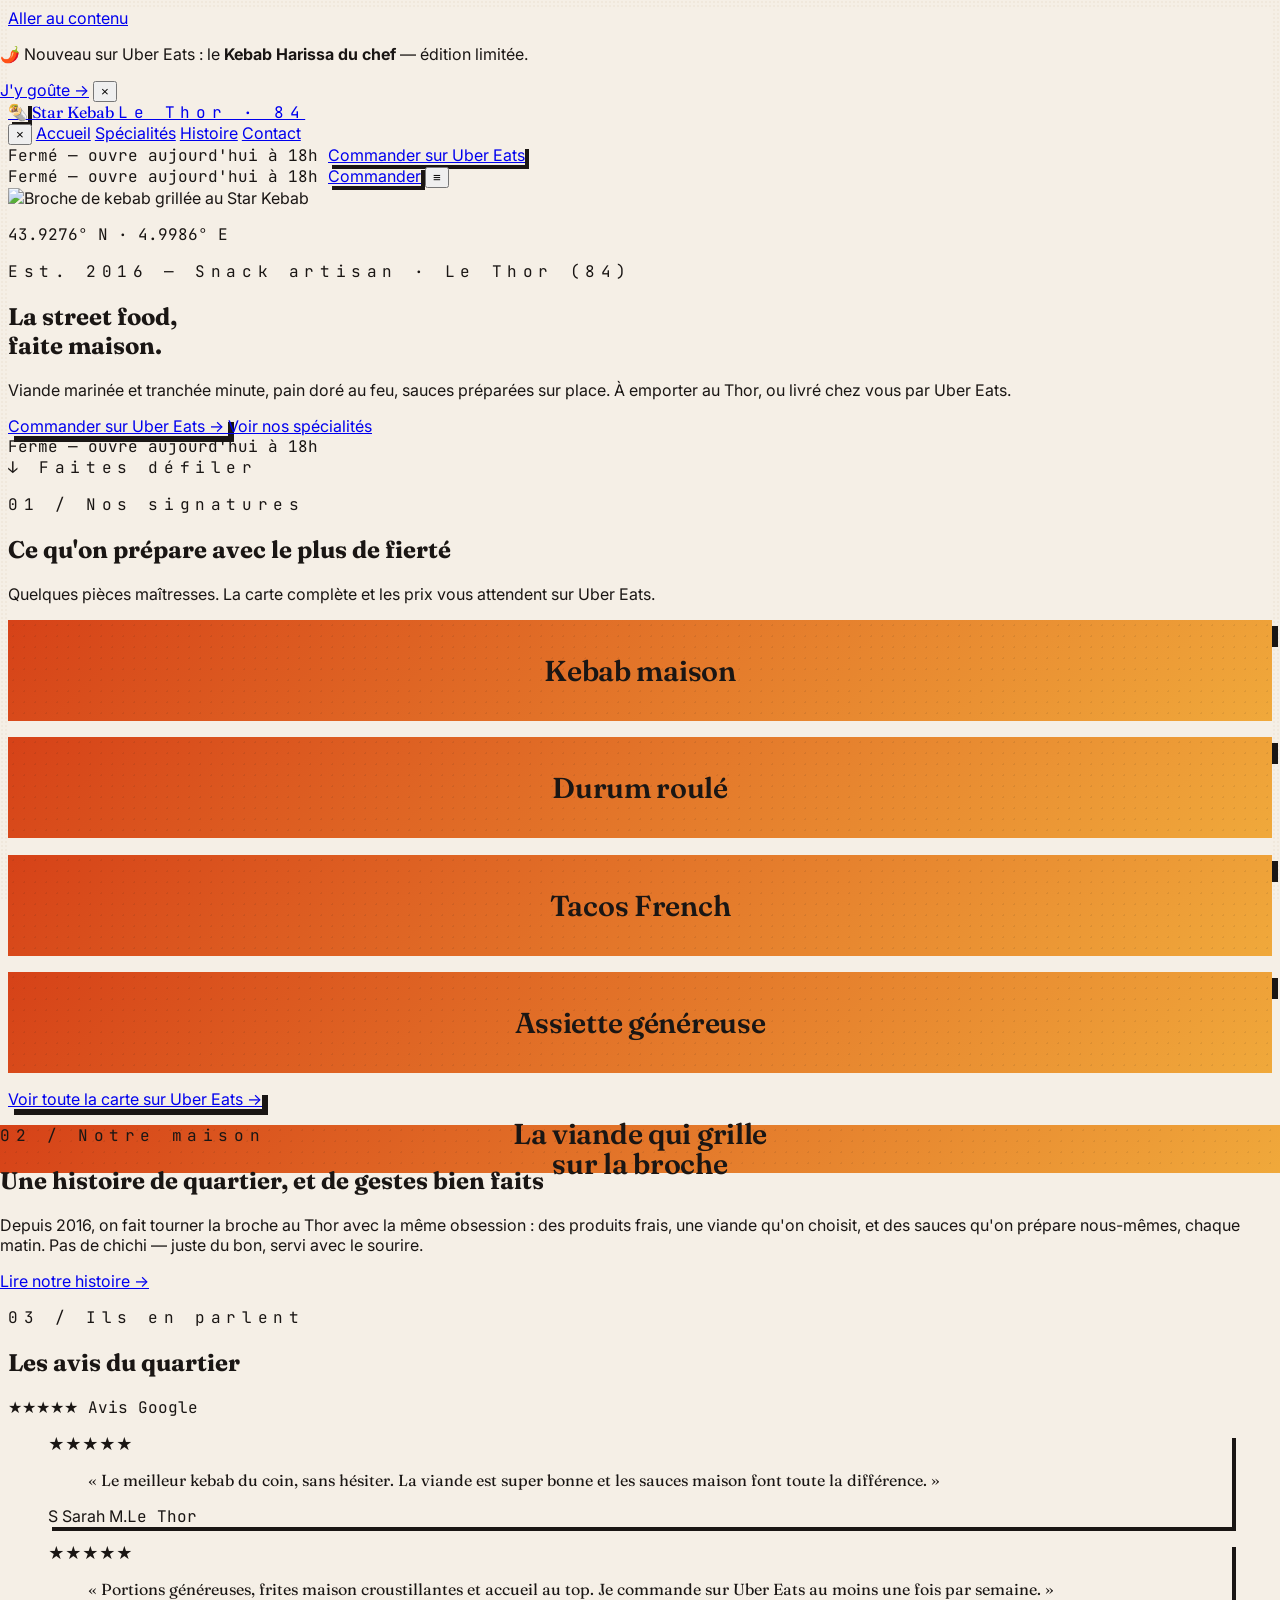
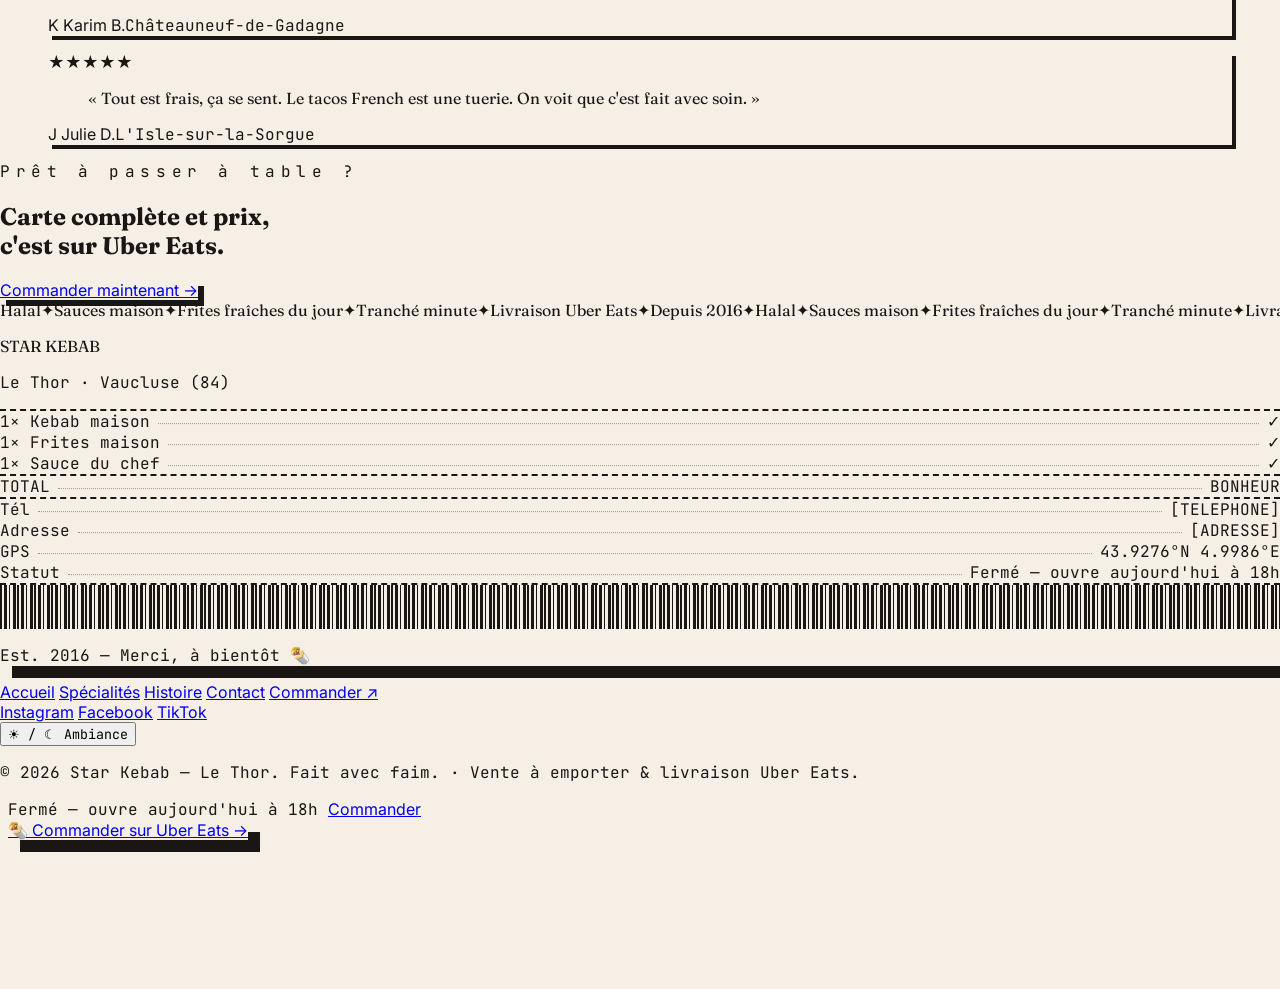
==== star-kebab/index.html @ 3dcec8ab "Star Kebab Le Thor: site vitrine 4 pages + 404 (redirection Uber Eats, aucun prix) Site statique HTM" ====
<!DOCTYPE html>
<html lang="fr" data-theme="light">
<head>
  <meta charset="UTF-8" />
  <meta name="viewport" content="width=device-width, initial-scale=1.0" />
  <title>Star Kebab — Le Thor · Kebab maison à emporter & livraison Uber Eats</title>
  <meta name="description" content="Star Kebab au Thor (84) : kebab maison, viande tranchée minute, sauces maison. À emporter ou livré par Uber Eats. Venez avec la faim." />
  <meta name="theme-color" content="#1A1614" />

  <!-- Applique le thème AVANT le rendu pour éviter le clignotement -->
  <script>(function(){try{var t=localStorage.getItem('sk-theme');if(!t){t=matchMedia('(prefers-color-scheme: dark)').matches?'dark':'light';}document.documentElement.dataset.theme=t;}catch(e){}})();</script>

  <link rel="icon" href="data:image/svg+xml,&lt;svg xmlns='http://www.w3.org/2000/svg' viewBox='0 0 100 100'&gt;&lt;text y='.9em' font-size='90'&gt;🌯&lt;/text&gt;&lt;/svg&gt;" />

  <link rel="preconnect" href="https://fonts.googleapis.com" />
  <link rel="preconnect" href="https://fonts.gstatic.com" crossorigin />
  <link href="https://fonts.googleapis.com/css2?family=Fraunces:ital,opsz,wght@0,9..144,400;0,9..144,500;0,9..144,600;0,9..144,700;0,9..144,900;1,9..144,400;1,9..144,600&family=Inter:wght@400;500;600;700&family=JetBrains+Mono:wght@400;500;700&display=swap" rel="stylesheet" />

  <script src="https://cdn.tailwindcss.com"></script>
  <script src="assets/js/config.js"></script>
  <link rel="stylesheet" href="assets/css/styles.css" />
</head>

<body data-page="home" class="bg-bg text-ink antialiased pb-[72px] md:pb-0">

  <a href="#contenu" class="sr-only focus:not-sr-only focus:absolute focus:z-[100] focus:m-3 focus:rounded focus:bg-paprika focus:px-4 focus:py-2 focus:text-white">Aller au contenu</a>

  <!-- ============================ BANDEAU SAISONNIER ============================ -->
  <div data-season-banner class="full-bleed bg-paprika text-white text-center text-sm font-medium">
    <div class="mx-auto flex max-w-7xl items-center justify-center gap-3 px-4 py-2.5">
      <p class="leading-tight">🌶️ Nouveau sur Uber Eats : le <strong class="font-bold">Kebab Harissa du chef</strong> — édition limitée.</p>
      <a href="[LIEN_UBER_EATS]" target="_blank" rel="noopener" class="hidden shrink-0 underline underline-offset-2 hover:opacity-80 sm:inline">J'y goûte →</a>
      <button data-banner-close aria-label="Fermer le bandeau" class="absolute right-3 top-1/2 -translate-y-1/2 text-lg leading-none hover:opacity-70">×</button>
    </div>
  </div>

  <!-- ================================ HEADER ================================ -->
  <header class="sticky top-0 z-50 border-b-2 border-line bg-bg">
    <div class="mx-auto flex max-w-7xl items-center justify-between gap-4 px-4 py-3 sm:px-6">
      <!-- Logo -->
      <a href="index.html" class="group flex items-center gap-2.5" aria-label="Accueil Star Kebab Le Thor">
        <span class="grid h-9 w-9 place-items-center rounded-sm bg-paprika text-lg shadow-brutal-sm">🌯</span>
        <span class="leading-none">
          <span class="block font-display text-lg font-700 tracking-tightest">Star Kebab</span>
          <span class="block font-mono text-[10px] uppercase tracking-mega text-ink-soft">Le Thor · 84</span>
        </span>
      </a>

      <!-- Nav desktop -->
      <nav data-nav class="flex items-center gap-7 text-sm font-medium md:static">
        <button data-nav-close aria-label="Fermer le menu" class="absolute right-4 top-4 grid h-10 w-10 place-items-center rounded-sm border-2 border-line text-xl leading-none md:hidden">×</button>
        <a href="index.html" aria-current="page" class="link-underline" >Accueil</a>
        <a href="specialites.html" class="link-underline">Spécialités</a>
        <a href="histoire.html" class="link-underline">Histoire</a>
        <a href="contact.html" class="link-underline">Contact</a>

        <!-- Statut + CTA dans le tiroir mobile -->
        <div class="mt-4 flex flex-col gap-4 border-t-2 border-line pt-6 md:hidden">
          <span data-status class="inline-flex items-center gap-2 font-mono text-xs uppercase tracking-wider">
            <span data-status-dot class="status-dot"></span>
            <span data-status-text>Chargement…</span>
          </span>
          <a href="[LIEN_UBER_EATS]" target="_blank" rel="noopener" class="rounded-sm bg-paprika px-5 py-3 text-center font-semibold text-white shadow-brutal-sm">Commander sur Uber Eats</a>
        </div>
      </nav>

      <div class="flex items-center gap-3">
        <!-- Statut live (desktop) -->
        <span data-status class="hidden items-center gap-2 rounded-full border-2 border-line px-3 py-1.5 font-mono text-[11px] uppercase tracking-wider lg:inline-flex">
          <span data-status-dot class="status-dot"></span>
          <span data-status-text>Chargement…</span>
        </span>
        <a href="[LIEN_UBER_EATS]" target="_blank" rel="noopener" class="hidden rounded-sm bg-paprika px-4 py-2 text-sm font-semibold text-white shadow-brutal-sm transition-transform hover:-translate-y-0.5 md:inline-block">Commander</a>

        <!-- Burger mobile -->
        <button data-nav-toggle aria-label="Ouvrir le menu" aria-expanded="false" class="grid h-10 w-10 place-items-center rounded-sm border-2 border-line md:hidden">
          <span class="text-xl leading-none">≡</span>
        </button>
      </div>
    </div>
  </header>

  <!-- Voile derrière le tiroir mobile -->
  <div data-nav-backdrop class="fixed inset-0 z-30 bg-charbon/50 md:hidden"></div>

  <main id="contenu">

    <!-- ================================ HERO ================================ -->
    <section class="relative flex min-h-[92vh] items-end overflow-hidden border-b-2 border-line bg-charbon">
      <!-- Image plein écran + parallax -->
      <div data-img class="absolute inset-0">
        <img data-fallback="doner,kebab" data-parallax="0.18"
             src="https://images.unsplash.com/photo-1633321088355-d0f81134ca3b?auto=format&fit=crop&w=1600&q=70"
             alt="Broche de kebab grillée au Star Kebab"
             class="absolute inset-0 h-[118%] w-full object-cover" />
      </div>
      <div class="absolute inset-0 bg-gradient-to-t from-charbon via-charbon/55 to-charbon/20"></div>

      <!-- Coin GPS -->
      <p class="absolute right-4 top-4 z-10 hidden font-mono text-[11px] uppercase tracking-wider text-creme/70 sm:block">43.9276° N · 4.9986° E</p>

      <!-- Contenu -->
      <div class="relative z-10 mx-auto w-full max-w-7xl px-4 pb-16 pt-28 sm:px-6 sm:pb-20">
        <p class="reveal mb-5 font-mono text-xs uppercase tracking-mega text-safran">Est. 2016 — Snack artisan · Le Thor (84)</p>
        <h1 class="reveal text-balance font-display text-5xl font-700 leading-[0.95] tracking-tightest text-creme sm:text-7xl lg:text-8xl" data-delay="1">
          La street food,<br /><span class="italic font-600 text-safran">faite maison.</span>
        </h1>
        <p class="reveal mt-6 max-w-xl text-pretty text-base leading-relaxed text-creme/85 sm:text-lg" data-delay="2">
          Viande marinée et tranchée minute, pain doré au feu, sauces préparées sur place. À emporter au Thor, ou livré chez vous par Uber Eats.
        </p>

        <div class="reveal mt-8 flex flex-col gap-3 sm:flex-row sm:items-center" data-delay="3">
          <a href="[LIEN_UBER_EATS]" target="_blank" rel="noopener"
             class="group inline-flex items-center justify-center gap-2 rounded-sm bg-paprika px-7 py-4 text-base font-semibold text-white shadow-brutal transition-transform hover:-translate-y-1">
            Commander sur Uber Eats
            <span class="transition-transform group-hover:translate-x-1">→</span>
          </a>
          <a href="specialites.html"
             class="inline-flex items-center justify-center gap-2 rounded-sm border-2 border-creme/60 px-7 py-4 text-base font-semibold text-creme transition-colors hover:bg-creme hover:text-charbon">
            Voir nos spécialités
          </a>
        </div>

        <!-- Bandeau statut live -->
        <div class="reveal mt-10 flex flex-wrap items-center gap-x-6 gap-y-2" data-delay="4">
          <span data-status class="inline-flex items-center gap-2.5 rounded-full border-2 border-creme/40 bg-charbon/40 px-4 py-2 font-mono text-xs uppercase tracking-wider text-creme">
            <span data-status-dot class="status-dot"></span>
            <span data-status-text>Chargement…</span>
          </span>
          <!-- Compteur "ferme bientôt" -->
          <span data-closing hidden class="inline-flex items-center gap-2 font-mono text-xs uppercase tracking-wider text-safran">
            ⏳ Ferme dans <strong data-closing-min>—</strong> min — <a href="[LIEN_UBER_EATS]" target="_blank" rel="noopener" class="underline underline-offset-2">commande vite</a>
          </span>
        </div>
      </div>

      <span class="absolute bottom-5 left-1/2 z-10 hidden -translate-x-1/2 font-mono text-[10px] uppercase tracking-mega text-creme/60 md:block">↓ Faites défiler</span>
    </section>

    <!-- ===================== SECTION 01 — NOS SIGNATURES ===================== -->
    <section id="signatures" class="mx-auto max-w-7xl px-4 py-20 sm:px-6 sm:py-28">
      <header class="reveal mb-12 flex flex-col gap-4 border-b-2 border-line pb-6 sm:flex-row sm:items-end sm:justify-between">
        <div>
          <p class="font-mono text-xs uppercase tracking-mega text-paprika">01 / Nos signatures</p>
          <h2 class="mt-3 max-w-2xl text-balance font-display text-4xl font-700 leading-tight tracking-tightest sm:text-6xl">Ce qu'on prépare avec le plus de fierté</h2>
        </div>
        <p class="max-w-xs text-sm leading-relaxed text-ink-soft">Quelques pièces maîtresses. La carte complète et les prix vous attendent sur Uber Eats.</p>
      </header>

      <!-- Galerie asymétrique (photo + nom + 1 ligne — AUCUN prix) -->
      <div class="grid gap-5 md:grid-cols-12">
        <!-- Grande pièce -->
        <article class="reveal group md:col-span-7">
          <div data-img class="relative aspect-[16/11] overflow-hidden rounded-sm border-2 border-line shadow-brutal">
            <img data-fallback="kebab,sandwich" loading="lazy"
                 src="https://images.unsplash.com/photo-1561758033-d89a9ad46330?auto=format&fit=crop&w=1100&q=70"
                 alt="Kebab maison"
                 class="absolute inset-0 h-full w-full object-cover transition-transform duration-700 group-hover:scale-105" />
            <span class="absolute left-3 top-3 rounded-full bg-charbon px-3 py-1 font-mono text-[11px] text-creme">N°01</span>
          </div>
          <h3 class="mt-4 font-display text-2xl font-600">Le Kebab Maison</h3>
          <p class="mt-1 max-w-md text-sm leading-relaxed text-ink-soft">L'incontournable : viande marinée 24h, pain doré au feu, salade croquante et notre sauce blanche maison.</p>
        </article>

        <!-- Pièce verticale -->
        <article class="reveal group md:col-span-5" data-delay="1">
          <div data-img class="relative aspect-[4/5] overflow-hidden rounded-sm border-2 border-line shadow-brutal">
            <img data-fallback="durum,wrap" loading="lazy"
                 src="https://images.unsplash.com/photo-1599487488170-d11ec9c172f0?auto=format&fit=crop&w=900&q=70"
                 alt="Durum roulé"
                 class="absolute inset-0 h-full w-full object-cover transition-transform duration-700 group-hover:scale-105" />
            <span class="absolute left-3 top-3 rounded-full bg-charbon px-3 py-1 font-mono text-[11px] text-creme">N°02</span>
          </div>
          <h3 class="mt-4 font-display text-2xl font-600">Le Durum Roulé</h3>
          <p class="mt-1 text-sm leading-relaxed text-ink-soft">Galette fine roulée serrée, viande grillée, crudités fraîches et un filet de sauce algérienne qui réveille tout.</p>
        </article>

        <!-- Pièce horizontale -->
        <article class="reveal group md:col-span-5" data-delay="1">
          <div data-img class="relative aspect-[4/5] overflow-hidden rounded-sm border-2 border-line shadow-brutal">
            <img data-fallback="tacos,fries" loading="lazy"
                 src="https://images.unsplash.com/photo-1626700051175-6818013e1d4f?auto=format&fit=crop&w=900&q=70"
                 alt="Tacos French"
                 class="absolute inset-0 h-full w-full object-cover transition-transform duration-700 group-hover:scale-105" />
            <span class="absolute left-3 top-3 rounded-full bg-charbon px-3 py-1 font-mono text-[11px] text-creme">N°03</span>
          </div>
          <h3 class="mt-4 font-display text-2xl font-600">Le Tacos French</h3>
          <p class="mt-1 text-sm leading-relaxed text-ink-soft">Galette pliée, viande, frites dedans, sauce fromagère coulante, le tout pressé bien chaud.</p>
        </article>

        <article class="reveal group md:col-span-7" data-delay="2">
          <div data-img class="relative aspect-[16/11] overflow-hidden rounded-sm border-2 border-line shadow-brutal">
            <img data-fallback="kebab,plate,meat" loading="lazy"
                 src="https://images.unsplash.com/photo-1606755962773-d324e0a13086?auto=format&fit=crop&w=1100&q=70"
                 alt="Assiette généreuse"
                 class="absolute inset-0 h-full w-full object-cover transition-transform duration-700 group-hover:scale-105" />
            <span class="absolute left-3 top-3 rounded-full bg-charbon px-3 py-1 font-mono text-[11px] text-creme">N°04</span>
          </div>
          <h3 class="mt-4 font-display text-2xl font-600">L'Assiette Généreuse</h3>
          <p class="mt-1 max-w-md text-sm leading-relaxed text-ink-soft">Pour les grosses faims : viande à volonté ou presque, frites maison dorées, salade et pain chaud à côté.</p>
        </article>
      </div>

      <!-- CTA global de section -->
      <div class="reveal mt-12 flex justify-center">
        <a href="[LIEN_UBER_EATS]" target="_blank" rel="noopener"
           class="group inline-flex items-center gap-2 rounded-sm border-2 border-line bg-safran px-7 py-4 font-semibold text-charbon shadow-brutal transition-transform hover:-translate-y-1">
          Voir toute la carte sur Uber Eats
          <span class="transition-transform group-hover:translate-x-1">→</span>
        </a>
      </div>
    </section>

    <!-- ===================== SECTION 02 — TEASER HISTOIRE ===================== -->
    <section class="full-bleed border-y-2 border-line bg-bg-soft">
      <div class="mx-auto grid max-w-7xl items-center gap-10 px-4 py-20 sm:px-6 md:grid-cols-2 md:py-28">
        <div data-img class="reveal relative aspect-[5/4] overflow-hidden rounded-sm border-2 border-line shadow-brutal-lg md:order-2">
          <img data-fallback="grill,flame,cooking" loading="lazy"
               src="https://images.unsplash.com/photo-1544025162-d76694265947?auto=format&fit=crop&w=1100&q=70"
               alt="La viande qui grille sur la broche"
               class="absolute inset-0 h-full w-full object-cover" />
        </div>
        <div class="reveal md:order-1" data-delay="1">
          <p class="font-mono text-xs uppercase tracking-mega text-paprika">02 / Notre maison</p>
          <h2 class="mt-3 text-balance font-display text-4xl font-700 leading-tight tracking-tightest sm:text-5xl">Une histoire de quartier, et de gestes bien faits</h2>
          <p class="mt-5 max-w-md text-base leading-relaxed text-ink-soft">Depuis 2016, on fait tourner la broche au Thor avec la même obsession : des produits frais, une viande qu'on choisit, et des sauces qu'on prépare nous-mêmes, chaque matin. Pas de chichi — juste du bon, servi avec le sourire.</p>
          <a href="histoire.html" class="link-underline mt-7 inline-flex items-center gap-2 font-semibold">
            Lire notre histoire <span aria-hidden="true">→</span>
          </a>
        </div>
      </div>
    </section>

    <!-- ===================== SECTION 03 — AVIS GOOGLE ===================== -->
    <section class="mx-auto max-w-7xl px-4 py-20 sm:px-6 sm:py-28">
      <header class="reveal mb-12 flex flex-col gap-4 border-b-2 border-line pb-6 sm:flex-row sm:items-end sm:justify-between">
        <div>
          <p class="font-mono text-xs uppercase tracking-mega text-paprika">03 / Ils en parlent</p>
          <h2 class="mt-3 font-display text-4xl font-700 leading-tight tracking-tightest sm:text-6xl">Les avis du quartier</h2>
        </div>
        <p class="flex items-center gap-2 font-mono text-sm text-ink-soft"><span class="text-safran">★★★★★</span> Avis Google</p>
      </header>

      <div class="grid gap-5 md:grid-cols-3">
        <!-- Avis 1 -->
        <figure class="reveal flex flex-col rounded-sm border-2 border-line bg-card p-6 shadow-brutal-sm">
          <div class="text-safran" aria-label="5 sur 5">★★★★★</div>
          <blockquote class="mt-3 flex-1 font-display text-lg leading-snug">« Le meilleur kebab du coin, sans hésiter. La viande est super bonne et les sauces maison font toute la différence. »</blockquote>
          <figcaption class="mt-5 flex items-center gap-3">
            <span class="grid h-9 w-9 place-items-center rounded-full bg-paprika font-semibold text-white">S</span>
            <span><span class="block text-sm font-semibold">Sarah M.</span><span class="block font-mono text-[11px] uppercase tracking-wider text-ink-soft">Le Thor</span></span>
          </figcaption>
        </figure>
        <!-- Avis 2 -->
        <figure class="reveal flex flex-col rounded-sm border-2 border-line bg-card p-6 shadow-brutal-sm" data-delay="1">
          <div class="text-safran" aria-label="5 sur 5">★★★★★</div>
          <blockquote class="mt-3 flex-1 font-display text-lg leading-snug">« Portions généreuses, frites maison croustillantes et accueil au top. Je commande sur Uber Eats au moins une fois par semaine. »</blockquote>
          <figcaption class="mt-5 flex items-center gap-3">
            <span class="grid h-9 w-9 place-items-center rounded-full bg-pistache font-semibold text-white">K</span>
            <span><span class="block text-sm font-semibold">Karim B.</span><span class="block font-mono text-[11px] uppercase tracking-wider text-ink-soft">Châteauneuf-de-Gadagne</span></span>
          </figcaption>
        </figure>
        <!-- Avis 3 -->
        <figure class="reveal flex flex-col rounded-sm border-2 border-line bg-card p-6 shadow-brutal-sm" data-delay="2">
          <div class="text-safran" aria-label="5 sur 5">★★★★★</div>
          <blockquote class="mt-3 flex-1 font-display text-lg leading-snug">« Tout est frais, ça se sent. Le tacos French est une tuerie. On voit que c'est fait avec soin. »</blockquote>
          <figcaption class="mt-5 flex items-center gap-3">
            <span class="grid h-9 w-9 place-items-center rounded-full bg-charbon font-semibold text-creme">J</span>
            <span><span class="block text-sm font-semibold">Julie D.</span><span class="block font-mono text-[11px] uppercase tracking-wider text-ink-soft">L'Isle-sur-la-Sorgue</span></span>
          </figcaption>
        </figure>
      </div>
    </section>

    <!-- ===================== CTA FINAL PLEINE LARGEUR ===================== -->
    <section class="full-bleed border-y-2 border-line bg-paprika text-white">
      <div class="mx-auto flex max-w-7xl flex-col items-center gap-6 px-4 py-20 text-center sm:px-6 sm:py-28">
        <p class="reveal font-mono text-xs uppercase tracking-mega text-white/80">Prêt à passer à table ?</p>
        <h2 class="reveal text-balance font-display text-4xl font-700 leading-[0.98] tracking-tightest sm:text-7xl" data-delay="1">Carte complète et prix,<br />c'est sur Uber Eats.</h2>
        <a href="[LIEN_UBER_EATS]" target="_blank" rel="noopener"
           class="reveal group mt-2 inline-flex items-center gap-2 rounded-sm border-2 border-charbon bg-creme px-8 py-4 text-lg font-semibold text-charbon shadow-brutal transition-transform hover:-translate-y-1" data-delay="2">
          Commander maintenant <span class="transition-transform group-hover:translate-x-1">→</span>
        </a>
      </div>
    </section>

    <!-- ===================== MARQUEE ===================== -->
    <div class="marquee full-bleed border-b-2 border-line bg-charbon py-4 text-creme">
      <div class="marquee__track">
        <div class="marquee__group font-display text-xl font-600 italic">
          <span class="px-6">Halal</span><span class="px-6 text-safran">✦</span>
          <span class="px-6">Sauces maison</span><span class="px-6 text-safran">✦</span>
          <span class="px-6">Frites fraîches du jour</span><span class="px-6 text-safran">✦</span>
          <span class="px-6">Tranché minute</span><span class="px-6 text-safran">✦</span>
          <span class="px-6">Livraison Uber Eats</span><span class="px-6 text-safran">✦</span>
          <span class="px-6">Depuis 2016</span><span class="px-6 text-safran">✦</span>
        </div>
        <div class="marquee__group font-display text-xl font-600 italic" aria-hidden="true">
          <span class="px-6">Halal</span><span class="px-6 text-safran">✦</span>
          <span class="px-6">Sauces maison</span><span class="px-6 text-safran">✦</span>
          <span class="px-6">Frites fraîches du jour</span><span class="px-6 text-safran">✦</span>
          <span class="px-6">Tranché minute</span><span class="px-6 text-safran">✦</span>
          <span class="px-6">Livraison Uber Eats</span><span class="px-6 text-safran">✦</span>
          <span class="px-6">Depuis 2016</span><span class="px-6 text-safran">✦</span>
        </div>
      </div>
    </div>
  </main>

  <!-- ================================ FOOTER (ticket de caisse) ================================ -->
  <footer class="full-bleed bg-charbon px-4 py-16 text-creme sm:py-20">
    <!-- Le ticket -->
    <div class="mx-auto max-w-sm rounded-sm bg-creme p-7 font-mono text-sm text-charbon shadow-brutal-lg">
      <p class="text-center font-display text-2xl font-700">STAR KEBAB</p>
      <p class="mt-1 text-center text-[11px] uppercase tracking-wider">Le Thor · Vaucluse (84)</p>

      <div class="dashed-y my-4 py-3 text-[13px]">
        <div class="receipt-line"><span>1× Kebab maison</span><span class="dots"></span><span>✓</span></div>
        <div class="receipt-line"><span>1× Frites maison</span><span class="dots"></span><span>✓</span></div>
        <div class="receipt-line"><span>1× Sauce du chef</span><span class="dots"></span><span>✓</span></div>
      </div>

      <div class="receipt-line text-base font-700"><span>TOTAL</span><span class="dots"></span><span>BONHEUR</span></div>

      <div class="dashed-y my-4 py-3 text-[12px] leading-relaxed">
        <div class="receipt-line"><span>Tél</span><span class="dots"></span><span>[TELEPHONE]</span></div>
        <div class="receipt-line"><span>Adresse</span><span class="dots"></span><span class="text-right">[ADRESSE]</span></div>
        <div class="receipt-line"><span>GPS</span><span class="dots"></span><span>43.9276°N 4.9986°E</span></div>
        <div class="receipt-line"><span>Statut</span><span class="dots"></span>
          <span data-status class="inline-flex items-center gap-1.5"><span data-status-dot class="status-dot"></span><span data-status-text>—</span></span>
        </div>
      </div>

      <div class="barcode my-4 text-charbon"></div>
      <p class="text-center text-[11px] uppercase tracking-wider">Est. 2016 — Merci, à bientôt 🌯</p>
    </div>

    <!-- Liens + réglages -->
    <div class="mx-auto mt-12 flex max-w-5xl flex-col items-center gap-8 text-center">
      <nav class="flex flex-wrap items-center justify-center gap-x-6 gap-y-2 text-sm">
        <a href="index.html" class="link-underline">Accueil</a>
        <a href="specialites.html" class="link-underline">Spécialités</a>
        <a href="histoire.html" class="link-underline">Histoire</a>
        <a href="contact.html" class="link-underline">Contact</a>
        <a href="[LIEN_UBER_EATS]" target="_blank" rel="noopener" class="link-underline text-safran">Commander ↗</a>
      </nav>

      <div class="flex items-center gap-5">
        <a href="[INSTAGRAM]" target="_blank" rel="noopener" aria-label="Instagram" class="hover:text-safran">Instagram</a>
        <a href="[FACEBOOK]" target="_blank" rel="noopener" aria-label="Facebook" class="hover:text-safran">Facebook</a>
        <a href="[TIKTOK]" target="_blank" rel="noopener" aria-label="TikTok" class="hover:text-safran">TikTok</a>
      </div>

      <!-- Toggle jour / nuit discret -->
      <button data-theme-toggle aria-label="Changer de thème jour/nuit" aria-pressed="false"
              class="inline-flex items-center gap-2 rounded-full border border-creme/40 px-4 py-2 font-mono text-xs uppercase tracking-wider transition-colors hover:bg-creme hover:text-charbon">
        <span aria-hidden="true">☀︎ / ☾</span> Ambiance
      </button>

      <p class="font-mono text-[11px] text-creme/50">© <span data-year>2026</span> Star Kebab — Le Thor. Fait avec faim. · Vente à emporter & livraison Uber Eats.</p>
    </div>
  </footer>

  <!-- ================================ CTA STICKY ================================ -->
  <!-- Barre fixe mobile (toujours visible) -->
  <div data-mobile-cta class="fixed inset-x-0 bottom-0 z-[60] flex items-center justify-between gap-3 border-t-2 border-line bg-charbon px-4 py-3 md:hidden">
    <span data-status class="flex min-w-0 items-center gap-2 font-mono text-[11px] uppercase tracking-wider text-creme">
      <span data-status-dot class="status-dot"></span>
      <span data-status-text class="truncate">—</span>
    </span>
    <a href="[LIEN_UBER_EATS]" target="_blank" rel="noopener" class="shrink-0 rounded-sm bg-paprika px-5 py-2.5 text-sm font-semibold text-white">Commander</a>
  </div>

  <!-- Pastille flottante desktop (après scroll) -->
  <a data-sticky-cta href="[LIEN_UBER_EATS]" target="_blank" rel="noopener"
     class="fixed bottom-6 right-6 z-[60] hidden items-center gap-2 rounded-sm bg-paprika px-5 py-3.5 font-semibold text-white shadow-brutal-lg transition-transform hover:-translate-y-1 md:flex">
    🌯 Commander sur Uber Eats <span aria-hidden="true">→</span>
  </a>

  <!-- ================================ EASTER EGG ================================ -->
  <div data-egg class="fixed bottom-24 left-1/2 z-[65] w-[min(92vw,360px)] -translate-x-1/2 rounded-sm border-2 border-line bg-card p-5 shadow-brutal-lg md:left-6 md:translate-x-0">
    <button data-egg-close aria-label="Fermer" class="absolute right-2 top-2 text-lg leading-none text-ink-soft hover:text-ink">×</button>
    <p class="font-display text-xl font-600">Vous avez faim, non ? 👀</p>
    <p class="mt-1 text-sm text-ink-soft">On le sent d'ici. La carte vous attend.</p>
    <a href="[LIEN_UBER_EATS]" target="_blank" rel="noopener" class="mt-3 inline-flex rounded-sm bg-paprika px-4 py-2 text-sm font-semibold text-white">Commander sur Uber Eats →</a>
  </div>

  <script src="assets/js/main.js"></script>
</body>
</html>
---- star-kebab/assets/css/styles.css ----
/* =====================================================================
   STAR KEBAB — LE THOR · feuille de style maison
   Design : éditorial + néo-brutaliste chaleureux
   Les couleurs thématiques passent par des variables CSS pour permettre
   le mode jour / nuit. Les accents de marque (paprika, safran, pistache)
   restent constants dans les deux thèmes.
   ===================================================================== */

/* ---- Variables de thème -------------------------------------------- */
:root {
  --bg:        #F5EFE6;   /* crème / papier            */
  --bg-soft:   #ECE2D2;   /* papier un peu plus dense  */
  --ink:       #1A1614;   /* charbon profond           */
  --ink-soft:  #5A5048;   /* texte secondaire          */
  --line:      #1A1614;   /* bordures nettes           */
  --card:      #FBF8F1;   /* surface de carte          */
  --shadow:    #1A1614;   /* couleur d'ombre brutale   */

  /* accents de marque (constants) */
  --paprika:   #D64218;
  --safran:    #F0A93B;
  --pistache:  #7E8A5A;
}

[data-theme="dark"] {
  --bg:        #131010;
  --bg-soft:   #1E1816;
  --ink:       #F5EFE6;
  --ink-soft:  #B9AC9C;
  --line:      #F5EFE6;
  --card:      #1E1816;
  --shadow:    #000000;
}

/* ---- Base ----------------------------------------------------------- */
* { -webkit-tap-highlight-color: transparent; }

html { scroll-behavior: smooth; }

html, body {
  background-color: var(--bg);
  color: var(--ink);
  font-family: 'Inter', system-ui, sans-serif;
  transition: background-color .45s ease, color .45s ease;
}

body { overflow-x: hidden; }

::selection { background: var(--paprika); color: #fff; }

h1, h2, h3, h4, .font-display {
  font-family: 'Fraunces', Georgia, serif;
  font-optical-sizing: auto;
}

.font-mono { font-family: 'JetBrains Mono', ui-monospace, monospace; }

/* Liens d'ancrage : laisser de l'air sous le header sticky */
[id] { scroll-margin-top: 6rem; }

/* ---- Pleine largeur (full-bleed) ----------------------------------- */
.full-bleed {
  width: 100vw;
  margin-left: 50%;
  transform: translateX(-50%);
}

/* ---- Ombres brutalistes (en complément de Tailwind) ---------------- */
.shadow-brutal    { box-shadow: 6px 6px 0 0 var(--shadow); }
.shadow-brutal-sm { box-shadow: 4px 4px 0 0 var(--shadow); }
.shadow-brutal-lg { box-shadow: 12px 12px 0 0 var(--shadow); }

/* ---- Pastille de statut ouvert / fermé ----------------------------- */
.status-dot {
  width: .6rem; height: .6rem;
  border-radius: 9999px;
  flex: none;
  background: var(--ink-soft);
  position: relative;
}
.status-dot.is-open  { background: #2FAE5E; box-shadow: 0 0 0 0 rgba(47,174,94,.6); animation: pulse 2.4s infinite; }
.status-dot.is-closed{ background: var(--paprika); }
@keyframes pulse {
  0%   { box-shadow: 0 0 0 0 rgba(47,174,94,.55); }
  70%  { box-shadow: 0 0 0 .55rem rgba(47,174,94,0); }
  100% { box-shadow: 0 0 0 0 rgba(47,174,94,0); }
}

/* ---- Reveal au scroll ---------------------------------------------- */
.reveal {
  opacity: 0;
  transform: translateY(28px);
  transition: opacity .8s cubic-bezier(.2,.7,.2,1), transform .8s cubic-bezier(.2,.7,.2,1);
  will-change: opacity, transform;
}
.reveal.is-visible { opacity: 1; transform: none; }
.reveal[data-delay="1"] { transition-delay: .09s; }
.reveal[data-delay="2"] { transition-delay: .18s; }
.reveal[data-delay="3"] { transition-delay: .27s; }
.reveal[data-delay="4"] { transition-delay: .36s; }

/* ---- Curseur custom (desktop uniquement) --------------------------- */
.cursor-dot {
  position: fixed; top: 0; left: 0;
  width: 12px; height: 12px;
  border-radius: 9999px;
  background: var(--paprika);
  pointer-events: none;
  z-index: 9999;
  opacity: 0;
  mix-blend-mode: difference;
  transition: width .22s ease, height .22s ease, background-color .22s ease, opacity .25s ease;
}
.cursor-dot--big { width: 56px; height: 56px; background: var(--safran); }
@media (hover: none), (pointer: coarse) { .cursor-dot { display: none !important; } }

/* ---- Marquee défilant ---------------------------------------------- */
.marquee { display: flex; overflow: hidden; white-space: nowrap; }
.marquee__track {
  display: flex; flex: 0 0 auto;
  animation: marquee 32s linear infinite;
}
.marquee:hover .marquee__track { animation-play-state: paused; }
.marquee__group { display: flex; flex: 0 0 auto; }
@keyframes marquee { from { transform: translateX(0); } to { transform: translateX(-50%); } }

/* ---- Image : tuile de repli si la photo ne charge pas -------------- */
.img-fallback {
  position: absolute; inset: 0;
  display: flex; align-items: center; justify-content: center;
  text-align: center; padding: 1.5rem;
  background: linear-gradient(135deg, var(--paprika) 0%, var(--safran) 100%);
  color: #1A1614;
}
.img-fallback span {
  font-family: 'Fraunces', serif;
  font-weight: 600;
  font-size: clamp(1.1rem, 2.4vw, 1.8rem);
  line-height: 1.05;
  letter-spacing: -.01em;
  max-width: 16ch;
}
.img-fallback::before {
  content: ""; position: absolute; inset: 0;
  background-image: radial-gradient(rgba(26,22,20,.16) 1px, transparent 1px);
  background-size: 11px 11px;
  opacity: .5;
}

/* ---- Footer ticket de caisse --------------------------------------- */
.receipt-line {
  display: flex; align-items: baseline; gap: .5rem;
}
.receipt-line .dots {
  flex: 1; border-bottom: 1px dotted currentColor;
  transform: translateY(-.18em); opacity: .4;
}
.dashed-y { border-top: 2px dashed currentColor; border-bottom: 2px dashed currentColor; }
.barcode {
  height: 44px; width: 100%;
  background-image: repeating-linear-gradient(90deg,
    currentColor 0 2px, transparent 2px 4px,
    currentColor 4px 7px, transparent 7px 9px,
    currentColor 9px 10px, transparent 10px 13px,
    currentColor 13px 16px, transparent 16px 17px);
}

/* ---- Navigation mobile --------------------------------------------- */
[data-nav] { transition: transform .35s ease, opacity .35s ease; }
@media (max-width: 767px) {
  [data-nav] {
    position: fixed; inset: 0 0 0 auto;
    width: min(82vw, 360px);
    transform: translateX(105%);
    background: var(--bg);
    border-left: 3px solid var(--line);
    z-index: 40; /* sous le header (z-50) pour garder le burger cliquable */
    flex-direction: column;
    padding: 5rem 1.75rem 2rem;
    overflow-y: auto;
  }
  [data-nav].is-open { transform: translateX(0); }
  body.nav-open { overflow: hidden; }
  body.nav-open [data-mobile-cta] { display: none; } /* évite le chevauchement du tiroir */
}

/* Voile derrière le tiroir mobile */
[data-nav-backdrop] {
  opacity: 0; visibility: hidden;
  transition: opacity .3s ease, visibility .3s;
}
[data-nav-backdrop].is-shown { opacity: 1; visibility: visible; }

/* ---- CTA sticky (flottant desktop) --------------------------------- */
[data-sticky-cta] {
  opacity: 0; visibility: hidden;
  transform: translateY(14px);
  transition: opacity .35s ease, transform .35s ease, visibility .35s;
}
[data-sticky-cta].is-shown { opacity: 1; visibility: visible; transform: none; }

/* ---- Easter egg / toast inactivité --------------------------------- */
[data-egg] {
  opacity: 0; visibility: hidden;
  transform: translateY(20px) scale(.98);
  transition: opacity .4s ease, transform .4s ease, visibility .4s;
}
[data-egg].is-shown { opacity: 1; visibility: visible; transform: none; }

/* ---- Petits utilitaires -------------------------------------------- */
.text-balance { text-wrap: balance; }
.text-pretty { text-wrap: pretty; }
.tracking-mega { letter-spacing: .35em; }
.link-underline {
  background-image: linear-gradient(currentColor, currentColor);
  background-size: 0% 2px; background-repeat: no-repeat;
  background-position: 0 100%;
  transition: background-size .35s ease;
}
.link-underline:hover { background-size: 100% 2px; }

/* Léger grain papier sur le fond du body */
body::before {
  content: ""; position: fixed; inset: 0; z-index: -1;
  pointer-events: none; opacity: .5;
  background-image: radial-gradient(var(--bg-soft) 1px, transparent 1px);
  background-size: 4px 4px;
}

/* ---- Respect des préférences de mouvement réduit ------------------- */
@media (prefers-reduced-motion: reduce) {
  html { scroll-behavior: auto; }
  .reveal { opacity: 1 !important; transform: none !important; transition: none !important; }
  .marquee__track { animation: none !important; }
  .status-dot.is-open { animation: none !important; }
  [data-parallax] { transform: none !important; }
}
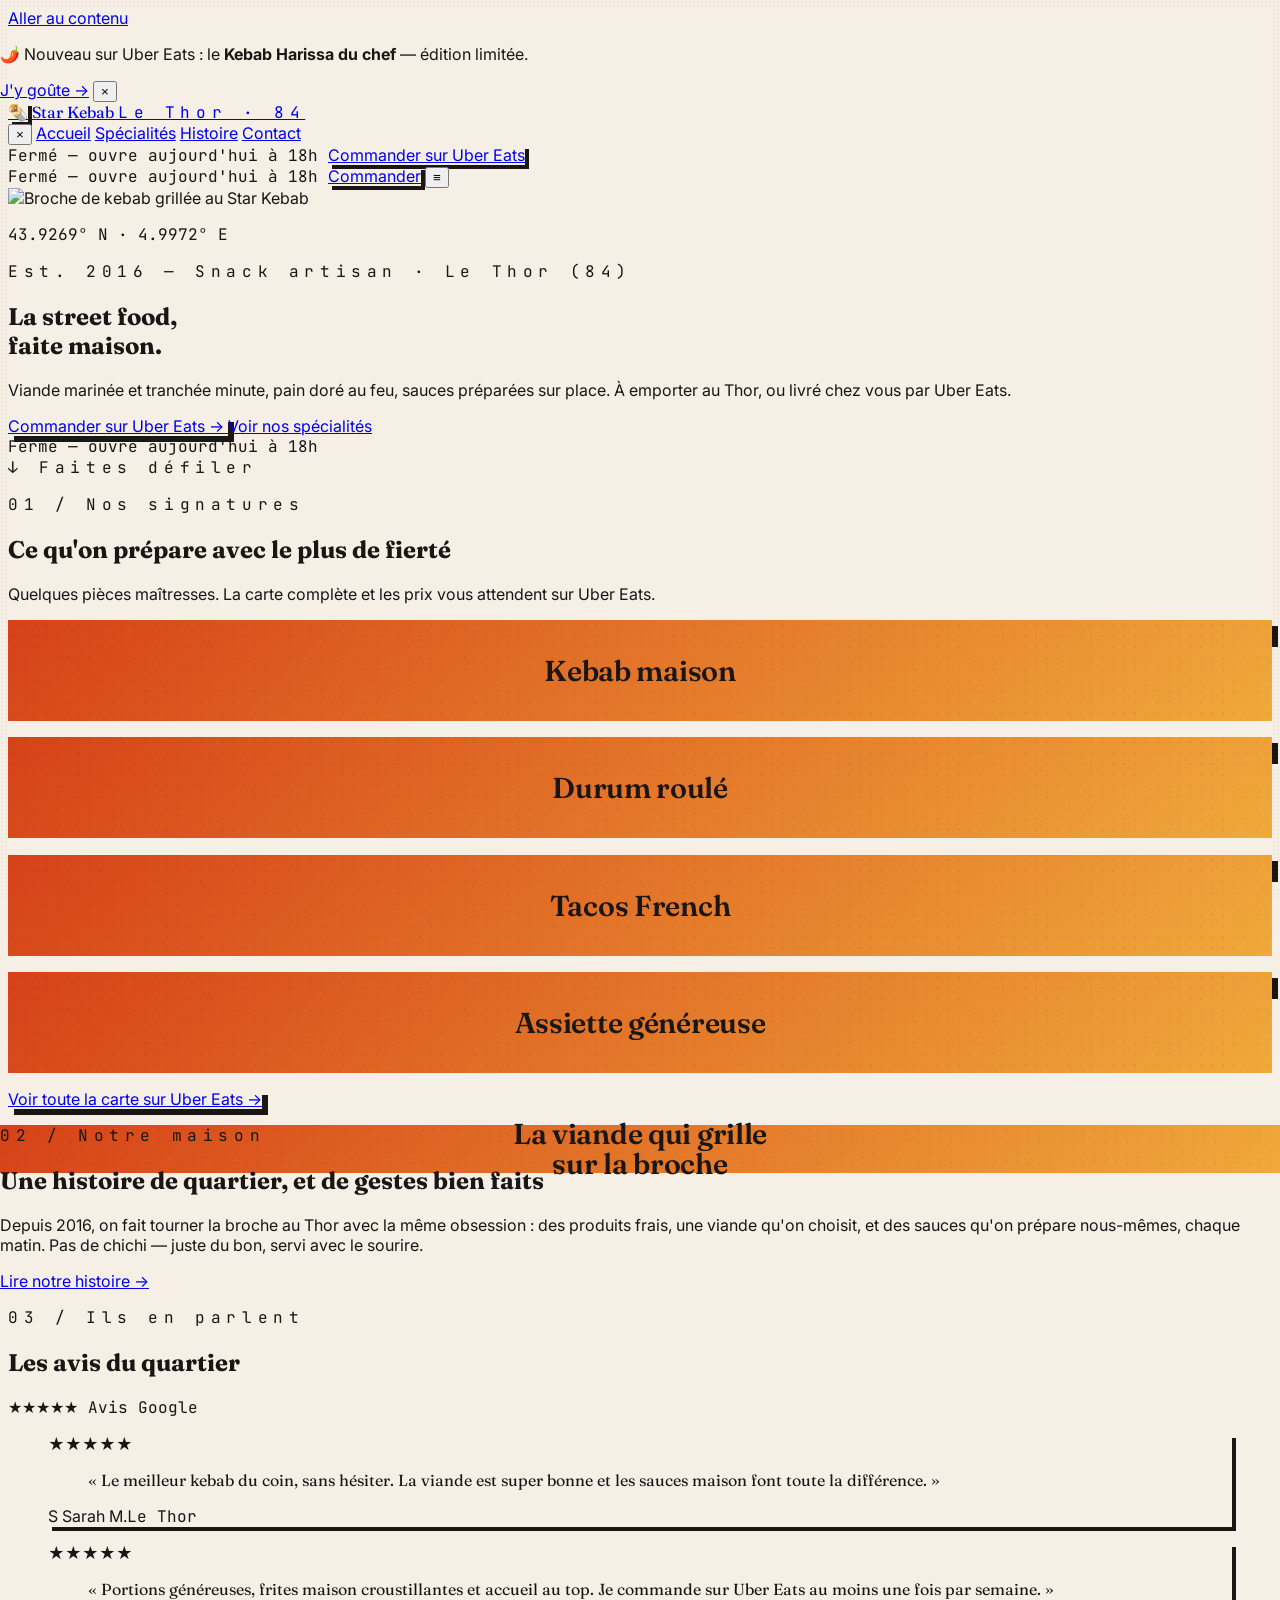
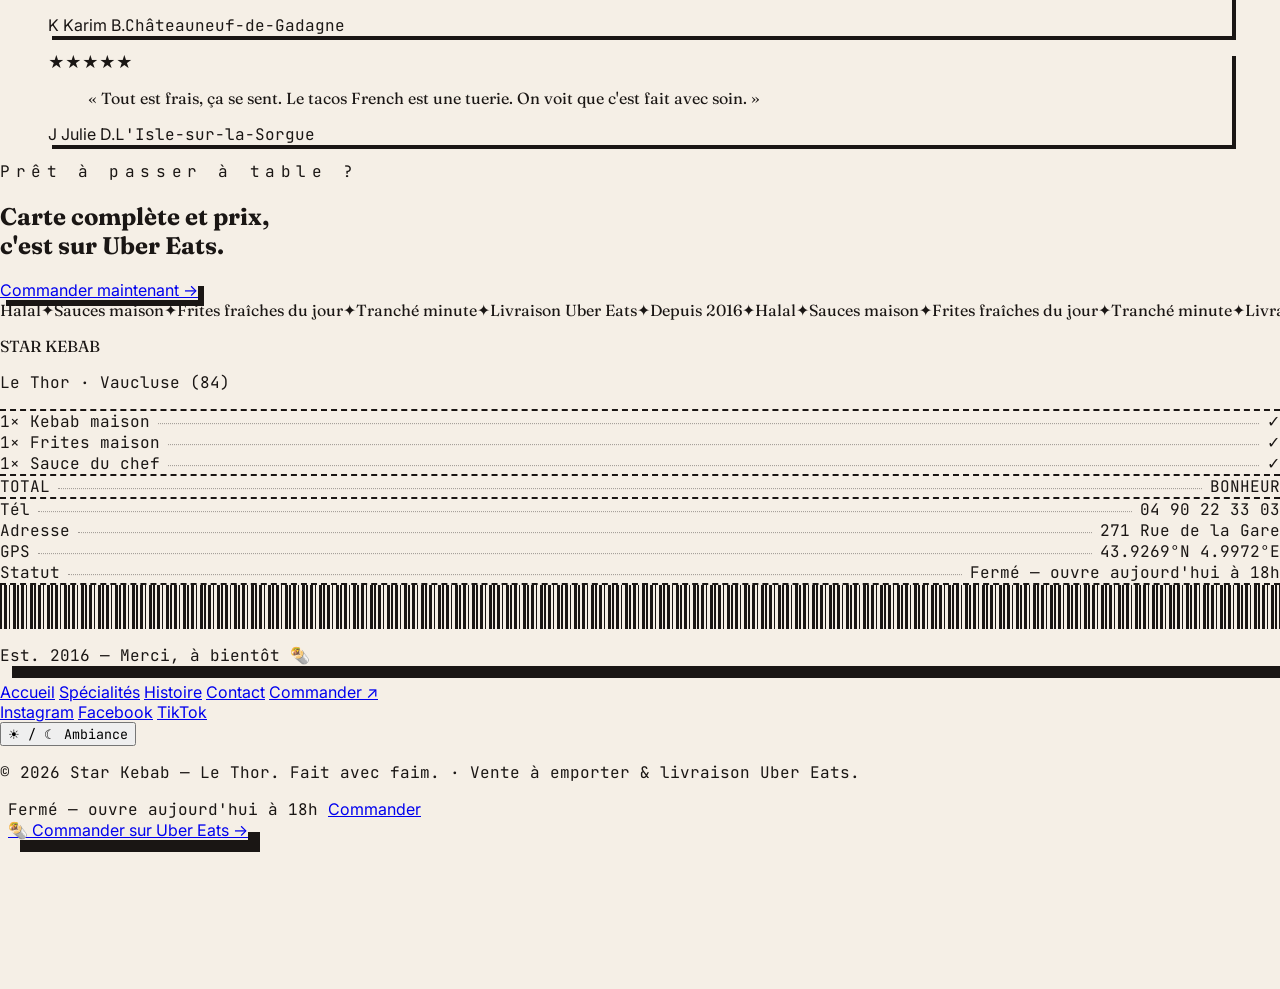
==== commit 1f8e9687: "Star Kebab: renseigne les vraies infos (Uber Eats, adresse, tél, GPS, horaires) Lien Uber Eats de l'" ====
--- a/star-kebab/index.html
+++ b/star-kebab/index.html
@@ -29,7 +29,7 @@
   <div data-season-banner class="full-bleed bg-paprika text-white text-center text-sm font-medium">
     <div class="mx-auto flex max-w-7xl items-center justify-center gap-3 px-4 py-2.5">
       <p class="leading-tight">🌶️ Nouveau sur Uber Eats : le <strong class="font-bold">Kebab Harissa du chef</strong> — édition limitée.</p>
-      <a href="[LIEN_UBER_EATS]" target="_blank" rel="noopener" class="hidden shrink-0 underline underline-offset-2 hover:opacity-80 sm:inline">J'y goûte →</a>
+      <a href="https://www.ubereats.com/fr/store/star-kebab-le-thor/mnI9V7OyXeS8ivaTG3F6_A" target="_blank" rel="noopener" class="hidden shrink-0 underline underline-offset-2 hover:opacity-80 sm:inline">J'y goûte →</a>
       <button data-banner-close aria-label="Fermer le bandeau" class="absolute right-3 top-1/2 -translate-y-1/2 text-lg leading-none hover:opacity-70">×</button>
     </div>
   </div>
@@ -60,7 +60,7 @@
             <span data-status-dot class="status-dot"></span>
             <span data-status-text>Chargement…</span>
           </span>
-          <a href="[LIEN_UBER_EATS]" target="_blank" rel="noopener" class="rounded-sm bg-paprika px-5 py-3 text-center font-semibold text-white shadow-brutal-sm">Commander sur Uber Eats</a>
+          <a href="https://www.ubereats.com/fr/store/star-kebab-le-thor/mnI9V7OyXeS8ivaTG3F6_A" target="_blank" rel="noopener" class="rounded-sm bg-paprika px-5 py-3 text-center font-semibold text-white shadow-brutal-sm">Commander sur Uber Eats</a>
         </div>
       </nav>
 
@@ -70,7 +70,7 @@
           <span data-status-dot class="status-dot"></span>
           <span data-status-text>Chargement…</span>
         </span>
-        <a href="[LIEN_UBER_EATS]" target="_blank" rel="noopener" class="hidden rounded-sm bg-paprika px-4 py-2 text-sm font-semibold text-white shadow-brutal-sm transition-transform hover:-translate-y-0.5 md:inline-block">Commander</a>
+        <a href="https://www.ubereats.com/fr/store/star-kebab-le-thor/mnI9V7OyXeS8ivaTG3F6_A" target="_blank" rel="noopener" class="hidden rounded-sm bg-paprika px-4 py-2 text-sm font-semibold text-white shadow-brutal-sm transition-transform hover:-translate-y-0.5 md:inline-block">Commander</a>
 
         <!-- Burger mobile -->
         <button data-nav-toggle aria-label="Ouvrir le menu" aria-expanded="false" class="grid h-10 w-10 place-items-center rounded-sm border-2 border-line md:hidden">
@@ -97,7 +97,7 @@
       <div class="absolute inset-0 bg-gradient-to-t from-charbon via-charbon/55 to-charbon/20"></div>
 
       <!-- Coin GPS -->
-      <p class="absolute right-4 top-4 z-10 hidden font-mono text-[11px] uppercase tracking-wider text-creme/70 sm:block">43.9276° N · 4.9986° E</p>
+      <p class="absolute right-4 top-4 z-10 hidden font-mono text-[11px] uppercase tracking-wider text-creme/70 sm:block">43.9269° N · 4.9972° E</p>
 
       <!-- Contenu -->
       <div class="relative z-10 mx-auto w-full max-w-7xl px-4 pb-16 pt-28 sm:px-6 sm:pb-20">
@@ -110,7 +110,7 @@
         </p>
 
         <div class="reveal mt-8 flex flex-col gap-3 sm:flex-row sm:items-center" data-delay="3">
-          <a href="[LIEN_UBER_EATS]" target="_blank" rel="noopener"
+          <a href="https://www.ubereats.com/fr/store/star-kebab-le-thor/mnI9V7OyXeS8ivaTG3F6_A" target="_blank" rel="noopener"
              class="group inline-flex items-center justify-center gap-2 rounded-sm bg-paprika px-7 py-4 text-base font-semibold text-white shadow-brutal transition-transform hover:-translate-y-1">
             Commander sur Uber Eats
             <span class="transition-transform group-hover:translate-x-1">→</span>
@@ -129,7 +129,7 @@
           </span>
           <!-- Compteur "ferme bientôt" -->
           <span data-closing hidden class="inline-flex items-center gap-2 font-mono text-xs uppercase tracking-wider text-safran">
-            ⏳ Ferme dans <strong data-closing-min>—</strong> min — <a href="[LIEN_UBER_EATS]" target="_blank" rel="noopener" class="underline underline-offset-2">commande vite</a>
+            ⏳ Ferme dans <strong data-closing-min>—</strong> min — <a href="https://www.ubereats.com/fr/store/star-kebab-le-thor/mnI9V7OyXeS8ivaTG3F6_A" target="_blank" rel="noopener" class="underline underline-offset-2">commande vite</a>
           </span>
         </div>
       </div>
@@ -203,7 +203,7 @@
 
       <!-- CTA global de section -->
       <div class="reveal mt-12 flex justify-center">
-        <a href="[LIEN_UBER_EATS]" target="_blank" rel="noopener"
+        <a href="https://www.ubereats.com/fr/store/star-kebab-le-thor/mnI9V7OyXeS8ivaTG3F6_A" target="_blank" rel="noopener"
            class="group inline-flex items-center gap-2 rounded-sm border-2 border-line bg-safran px-7 py-4 font-semibold text-charbon shadow-brutal transition-transform hover:-translate-y-1">
           Voir toute la carte sur Uber Eats
           <span class="transition-transform group-hover:translate-x-1">→</span>
@@ -277,7 +277,7 @@
       <div class="mx-auto flex max-w-7xl flex-col items-center gap-6 px-4 py-20 text-center sm:px-6 sm:py-28">
         <p class="reveal font-mono text-xs uppercase tracking-mega text-white/80">Prêt à passer à table ?</p>
         <h2 class="reveal text-balance font-display text-4xl font-700 leading-[0.98] tracking-tightest sm:text-7xl" data-delay="1">Carte complète et prix,<br />c'est sur Uber Eats.</h2>
-        <a href="[LIEN_UBER_EATS]" target="_blank" rel="noopener"
+        <a href="https://www.ubereats.com/fr/store/star-kebab-le-thor/mnI9V7OyXeS8ivaTG3F6_A" target="_blank" rel="noopener"
            class="reveal group mt-2 inline-flex items-center gap-2 rounded-sm border-2 border-charbon bg-creme px-8 py-4 text-lg font-semibold text-charbon shadow-brutal transition-transform hover:-translate-y-1" data-delay="2">
           Commander maintenant <span class="transition-transform group-hover:translate-x-1">→</span>
         </a>
@@ -323,9 +323,9 @@
       <div class="receipt-line text-base font-700"><span>TOTAL</span><span class="dots"></span><span>BONHEUR</span></div>
 
       <div class="dashed-y my-4 py-3 text-[12px] leading-relaxed">
-        <div class="receipt-line"><span>Tél</span><span class="dots"></span><span>[TELEPHONE]</span></div>
-        <div class="receipt-line"><span>Adresse</span><span class="dots"></span><span class="text-right">[ADRESSE]</span></div>
-        <div class="receipt-line"><span>GPS</span><span class="dots"></span><span>43.9276°N 4.9986°E</span></div>
+        <div class="receipt-line"><span>Tél</span><span class="dots"></span><span>04 90 22 33 03</span></div>
+        <div class="receipt-line"><span>Adresse</span><span class="dots"></span><span class="text-right">271 Rue de la Gare</span></div>
+        <div class="receipt-line"><span>GPS</span><span class="dots"></span><span>43.9269°N 4.9972°E</span></div>
         <div class="receipt-line"><span>Statut</span><span class="dots"></span>
           <span data-status class="inline-flex items-center gap-1.5"><span data-status-dot class="status-dot"></span><span data-status-text>—</span></span>
         </div>
@@ -342,7 +342,7 @@
         <a href="specialites.html" class="link-underline">Spécialités</a>
         <a href="histoire.html" class="link-underline">Histoire</a>
         <a href="contact.html" class="link-underline">Contact</a>
-        <a href="[LIEN_UBER_EATS]" target="_blank" rel="noopener" class="link-underline text-safran">Commander ↗</a>
+        <a href="https://www.ubereats.com/fr/store/star-kebab-le-thor/mnI9V7OyXeS8ivaTG3F6_A" target="_blank" rel="noopener" class="link-underline text-safran">Commander ↗</a>
       </nav>
 
       <div class="flex items-center gap-5">
@@ -368,11 +368,11 @@
       <span data-status-dot class="status-dot"></span>
       <span data-status-text class="truncate">—</span>
     </span>
-    <a href="[LIEN_UBER_EATS]" target="_blank" rel="noopener" class="shrink-0 rounded-sm bg-paprika px-5 py-2.5 text-sm font-semibold text-white">Commander</a>
+    <a href="https://www.ubereats.com/fr/store/star-kebab-le-thor/mnI9V7OyXeS8ivaTG3F6_A" target="_blank" rel="noopener" class="shrink-0 rounded-sm bg-paprika px-5 py-2.5 text-sm font-semibold text-white">Commander</a>
   </div>
 
   <!-- Pastille flottante desktop (après scroll) -->
-  <a data-sticky-cta href="[LIEN_UBER_EATS]" target="_blank" rel="noopener"
+  <a data-sticky-cta href="https://www.ubereats.com/fr/store/star-kebab-le-thor/mnI9V7OyXeS8ivaTG3F6_A" target="_blank" rel="noopener"
      class="fixed bottom-6 right-6 z-[60] hidden items-center gap-2 rounded-sm bg-paprika px-5 py-3.5 font-semibold text-white shadow-brutal-lg transition-transform hover:-translate-y-1 md:flex">
     🌯 Commander sur Uber Eats <span aria-hidden="true">→</span>
   </a>
@@ -382,7 +382,7 @@
     <button data-egg-close aria-label="Fermer" class="absolute right-2 top-2 text-lg leading-none text-ink-soft hover:text-ink">×</button>
     <p class="font-display text-xl font-600">Vous avez faim, non ? 👀</p>
     <p class="mt-1 text-sm text-ink-soft">On le sent d'ici. La carte vous attend.</p>
-    <a href="[LIEN_UBER_EATS]" target="_blank" rel="noopener" class="mt-3 inline-flex rounded-sm bg-paprika px-4 py-2 text-sm font-semibold text-white">Commander sur Uber Eats →</a>
+    <a href="https://www.ubereats.com/fr/store/star-kebab-le-thor/mnI9V7OyXeS8ivaTG3F6_A" target="_blank" rel="noopener" class="mt-3 inline-flex rounded-sm bg-paprika px-4 py-2 text-sm font-semibold text-white">Commander sur Uber Eats →</a>
   </div>
 
   <script src="assets/js/main.js"></script>
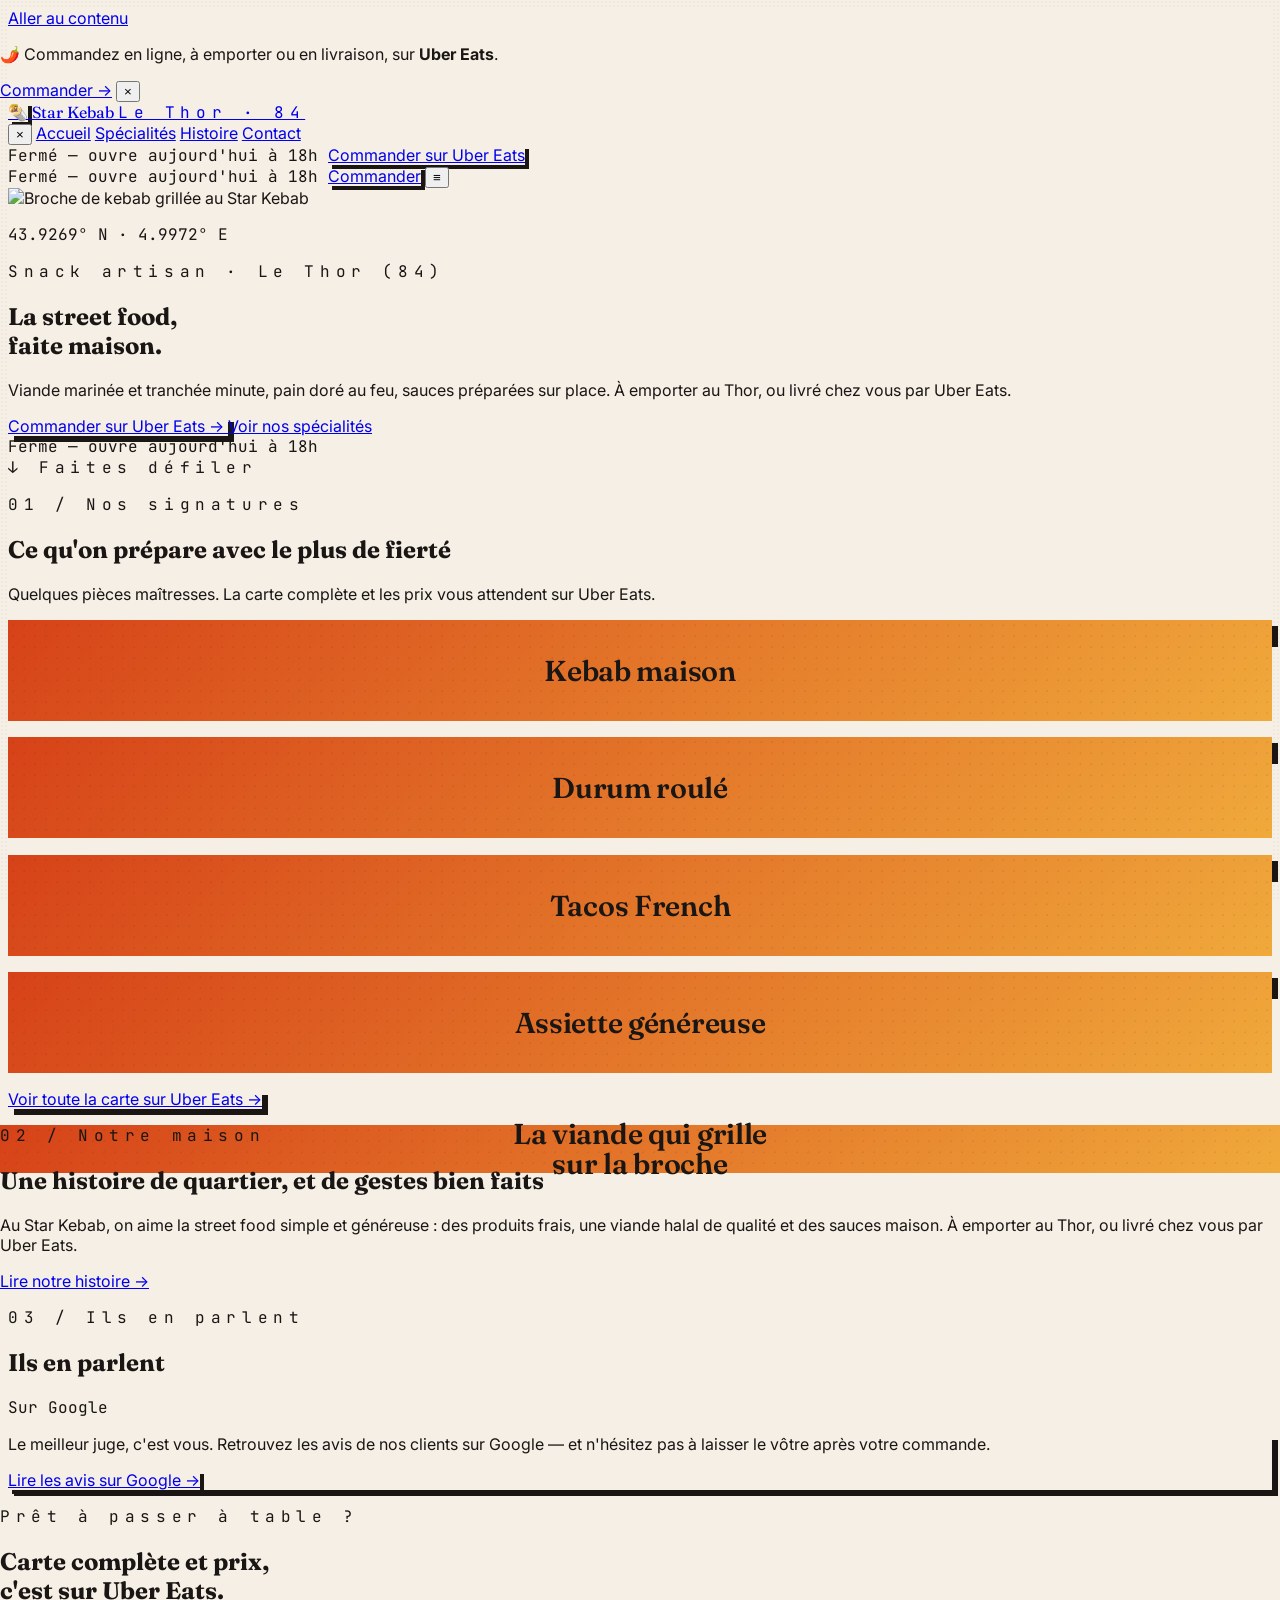
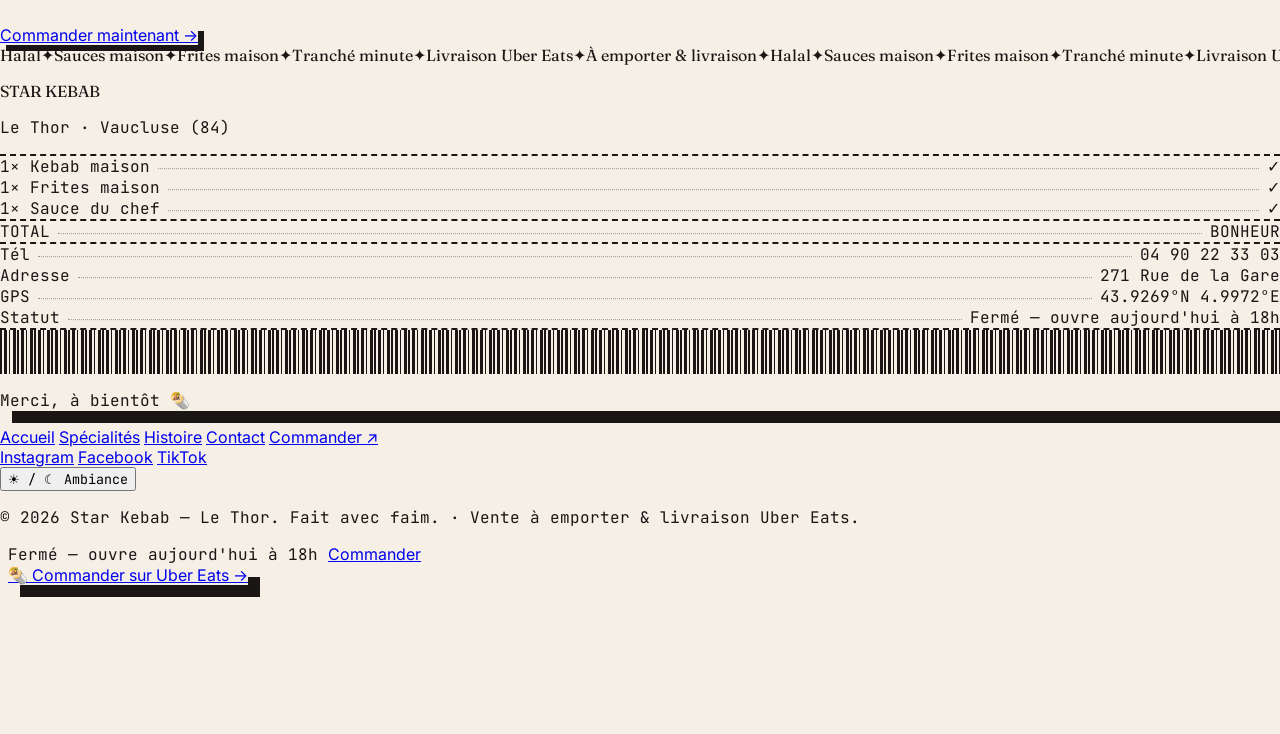
==== commit 2dffcc8f: "Star Kebab: supprime tout contenu inventé (dates, histoire, faux avis, promo) Retire la date "depuis" ====
--- a/star-kebab/index.html
+++ b/star-kebab/index.html
@@ -28,8 +28,8 @@
   <!-- ============================ BANDEAU SAISONNIER ============================ -->
   <div data-season-banner class="full-bleed bg-paprika text-white text-center text-sm font-medium">
     <div class="mx-auto flex max-w-7xl items-center justify-center gap-3 px-4 py-2.5">
-      <p class="leading-tight">🌶️ Nouveau sur Uber Eats : le <strong class="font-bold">Kebab Harissa du chef</strong> — édition limitée.</p>
-      <a href="https://www.ubereats.com/fr/store/star-kebab-le-thor/mnI9V7OyXeS8ivaTG3F6_A" target="_blank" rel="noopener" class="hidden shrink-0 underline underline-offset-2 hover:opacity-80 sm:inline">J'y goûte →</a>
+      <p class="leading-tight">🌶️ Commandez en ligne, à emporter ou en livraison, sur <strong class="font-bold">Uber Eats</strong>.</p>
+      <a href="https://www.ubereats.com/fr/store/star-kebab-le-thor/mnI9V7OyXeS8ivaTG3F6_A" target="_blank" rel="noopener" class="hidden shrink-0 underline underline-offset-2 hover:opacity-80 sm:inline">Commander →</a>
       <button data-banner-close aria-label="Fermer le bandeau" class="absolute right-3 top-1/2 -translate-y-1/2 text-lg leading-none hover:opacity-70">×</button>
     </div>
   </div>
@@ -101,7 +101,7 @@
 
       <!-- Contenu -->
       <div class="relative z-10 mx-auto w-full max-w-7xl px-4 pb-16 pt-28 sm:px-6 sm:pb-20">
-        <p class="reveal mb-5 font-mono text-xs uppercase tracking-mega text-safran">Est. 2016 — Snack artisan · Le Thor (84)</p>
+        <p class="reveal mb-5 font-mono text-xs uppercase tracking-mega text-safran">Snack artisan · Le Thor (84)</p>
         <h1 class="reveal text-balance font-display text-5xl font-700 leading-[0.95] tracking-tightest text-creme sm:text-7xl lg:text-8xl" data-delay="1">
           La street food,<br /><span class="italic font-600 text-safran">faite maison.</span>
         </h1>
@@ -159,7 +159,7 @@
             <span class="absolute left-3 top-3 rounded-full bg-charbon px-3 py-1 font-mono text-[11px] text-creme">N°01</span>
           </div>
           <h3 class="mt-4 font-display text-2xl font-600">Le Kebab Maison</h3>
-          <p class="mt-1 max-w-md text-sm leading-relaxed text-ink-soft">L'incontournable : viande marinée 24h, pain doré au feu, salade croquante et notre sauce blanche maison.</p>
+          <p class="mt-1 max-w-md text-sm leading-relaxed text-ink-soft">L'incontournable : viande marinée maison, pain doré au feu, salade croquante et notre sauce blanche maison.</p>
         </article>
 
         <!-- Pièce verticale -->
@@ -223,7 +223,7 @@
         <div class="reveal md:order-1" data-delay="1">
           <p class="font-mono text-xs uppercase tracking-mega text-paprika">02 / Notre maison</p>
           <h2 class="mt-3 text-balance font-display text-4xl font-700 leading-tight tracking-tightest sm:text-5xl">Une histoire de quartier, et de gestes bien faits</h2>
-          <p class="mt-5 max-w-md text-base leading-relaxed text-ink-soft">Depuis 2016, on fait tourner la broche au Thor avec la même obsession : des produits frais, une viande qu'on choisit, et des sauces qu'on prépare nous-mêmes, chaque matin. Pas de chichi — juste du bon, servi avec le sourire.</p>
+          <p class="mt-5 max-w-md text-base leading-relaxed text-ink-soft">Au Star Kebab, on aime la street food simple et généreuse : des produits frais, une viande halal de qualité et des sauces maison. À emporter au Thor, ou livré chez vous par Uber Eats.</p>
           <a href="histoire.html" class="link-underline mt-7 inline-flex items-center gap-2 font-semibold">
             Lire notre histoire <span aria-hidden="true">→</span>
           </a>
@@ -236,39 +236,17 @@
       <header class="reveal mb-12 flex flex-col gap-4 border-b-2 border-line pb-6 sm:flex-row sm:items-end sm:justify-between">
         <div>
           <p class="font-mono text-xs uppercase tracking-mega text-paprika">03 / Ils en parlent</p>
-          <h2 class="mt-3 font-display text-4xl font-700 leading-tight tracking-tightest sm:text-6xl">Les avis du quartier</h2>
-        </div>
-        <p class="flex items-center gap-2 font-mono text-sm text-ink-soft"><span class="text-safran">★★★★★</span> Avis Google</p>
+          <h2 class="mt-3 font-display text-4xl font-700 leading-tight tracking-tightest sm:text-6xl">Ils en parlent</h2>
+        </div>
+        <p class="font-mono text-sm text-ink-soft">Sur Google</p>
       </header>
 
-      <div class="grid gap-5 md:grid-cols-3">
-        <!-- Avis 1 -->
-        <figure class="reveal flex flex-col rounded-sm border-2 border-line bg-card p-6 shadow-brutal-sm">
-          <div class="text-safran" aria-label="5 sur 5">★★★★★</div>
-          <blockquote class="mt-3 flex-1 font-display text-lg leading-snug">« Le meilleur kebab du coin, sans hésiter. La viande est super bonne et les sauces maison font toute la différence. »</blockquote>
-          <figcaption class="mt-5 flex items-center gap-3">
-            <span class="grid h-9 w-9 place-items-center rounded-full bg-paprika font-semibold text-white">S</span>
-            <span><span class="block text-sm font-semibold">Sarah M.</span><span class="block font-mono text-[11px] uppercase tracking-wider text-ink-soft">Le Thor</span></span>
-          </figcaption>
-        </figure>
-        <!-- Avis 2 -->
-        <figure class="reveal flex flex-col rounded-sm border-2 border-line bg-card p-6 shadow-brutal-sm" data-delay="1">
-          <div class="text-safran" aria-label="5 sur 5">★★★★★</div>
-          <blockquote class="mt-3 flex-1 font-display text-lg leading-snug">« Portions généreuses, frites maison croustillantes et accueil au top. Je commande sur Uber Eats au moins une fois par semaine. »</blockquote>
-          <figcaption class="mt-5 flex items-center gap-3">
-            <span class="grid h-9 w-9 place-items-center rounded-full bg-pistache font-semibold text-white">K</span>
-            <span><span class="block text-sm font-semibold">Karim B.</span><span class="block font-mono text-[11px] uppercase tracking-wider text-ink-soft">Châteauneuf-de-Gadagne</span></span>
-          </figcaption>
-        </figure>
-        <!-- Avis 3 -->
-        <figure class="reveal flex flex-col rounded-sm border-2 border-line bg-card p-6 shadow-brutal-sm" data-delay="2">
-          <div class="text-safran" aria-label="5 sur 5">★★★★★</div>
-          <blockquote class="mt-3 flex-1 font-display text-lg leading-snug">« Tout est frais, ça se sent. Le tacos French est une tuerie. On voit que c'est fait avec soin. »</blockquote>
-          <figcaption class="mt-5 flex items-center gap-3">
-            <span class="grid h-9 w-9 place-items-center rounded-full bg-charbon font-semibold text-creme">J</span>
-            <span><span class="block text-sm font-semibold">Julie D.</span><span class="block font-mono text-[11px] uppercase tracking-wider text-ink-soft">L'Isle-sur-la-Sorgue</span></span>
-          </figcaption>
-        </figure>
+      <div class="reveal rounded-sm border-2 border-line bg-card p-8 text-center shadow-brutal sm:p-12">
+        <p class="mx-auto max-w-xl text-pretty text-ink-soft sm:text-lg">Le meilleur juge, c'est vous. Retrouvez les avis de nos clients sur Google — et n'hésitez pas à laisser le vôtre après votre commande.</p>
+        <a href="https://www.google.com/maps/search/?api=1&query=Star+Kebab+271+Rue+de+la+Gare+84250+Le+Thor" target="_blank" rel="noopener"
+           class="group mt-7 inline-flex items-center gap-2 rounded-sm border-2 border-line bg-bg px-7 py-4 font-semibold shadow-brutal-sm transition-transform hover:-translate-y-0.5">
+          Lire les avis sur Google <span class="transition-transform group-hover:translate-x-1">→</span>
+        </a>
       </div>
     </section>
 
@@ -290,18 +268,18 @@
         <div class="marquee__group font-display text-xl font-600 italic">
           <span class="px-6">Halal</span><span class="px-6 text-safran">✦</span>
           <span class="px-6">Sauces maison</span><span class="px-6 text-safran">✦</span>
-          <span class="px-6">Frites fraîches du jour</span><span class="px-6 text-safran">✦</span>
+          <span class="px-6">Frites maison</span><span class="px-6 text-safran">✦</span>
           <span class="px-6">Tranché minute</span><span class="px-6 text-safran">✦</span>
           <span class="px-6">Livraison Uber Eats</span><span class="px-6 text-safran">✦</span>
-          <span class="px-6">Depuis 2016</span><span class="px-6 text-safran">✦</span>
+          <span class="px-6">À emporter & livraison</span><span class="px-6 text-safran">✦</span>
         </div>
         <div class="marquee__group font-display text-xl font-600 italic" aria-hidden="true">
           <span class="px-6">Halal</span><span class="px-6 text-safran">✦</span>
           <span class="px-6">Sauces maison</span><span class="px-6 text-safran">✦</span>
-          <span class="px-6">Frites fraîches du jour</span><span class="px-6 text-safran">✦</span>
+          <span class="px-6">Frites maison</span><span class="px-6 text-safran">✦</span>
           <span class="px-6">Tranché minute</span><span class="px-6 text-safran">✦</span>
           <span class="px-6">Livraison Uber Eats</span><span class="px-6 text-safran">✦</span>
-          <span class="px-6">Depuis 2016</span><span class="px-6 text-safran">✦</span>
+          <span class="px-6">À emporter & livraison</span><span class="px-6 text-safran">✦</span>
         </div>
       </div>
     </div>
@@ -332,7 +310,7 @@
       </div>
 
       <div class="barcode my-4 text-charbon"></div>
-      <p class="text-center text-[11px] uppercase tracking-wider">Est. 2016 — Merci, à bientôt 🌯</p>
+      <p class="text-center text-[11px] uppercase tracking-wider">Merci, à bientôt 🌯</p>
     </div>
 
     <!-- Liens + réglages -->
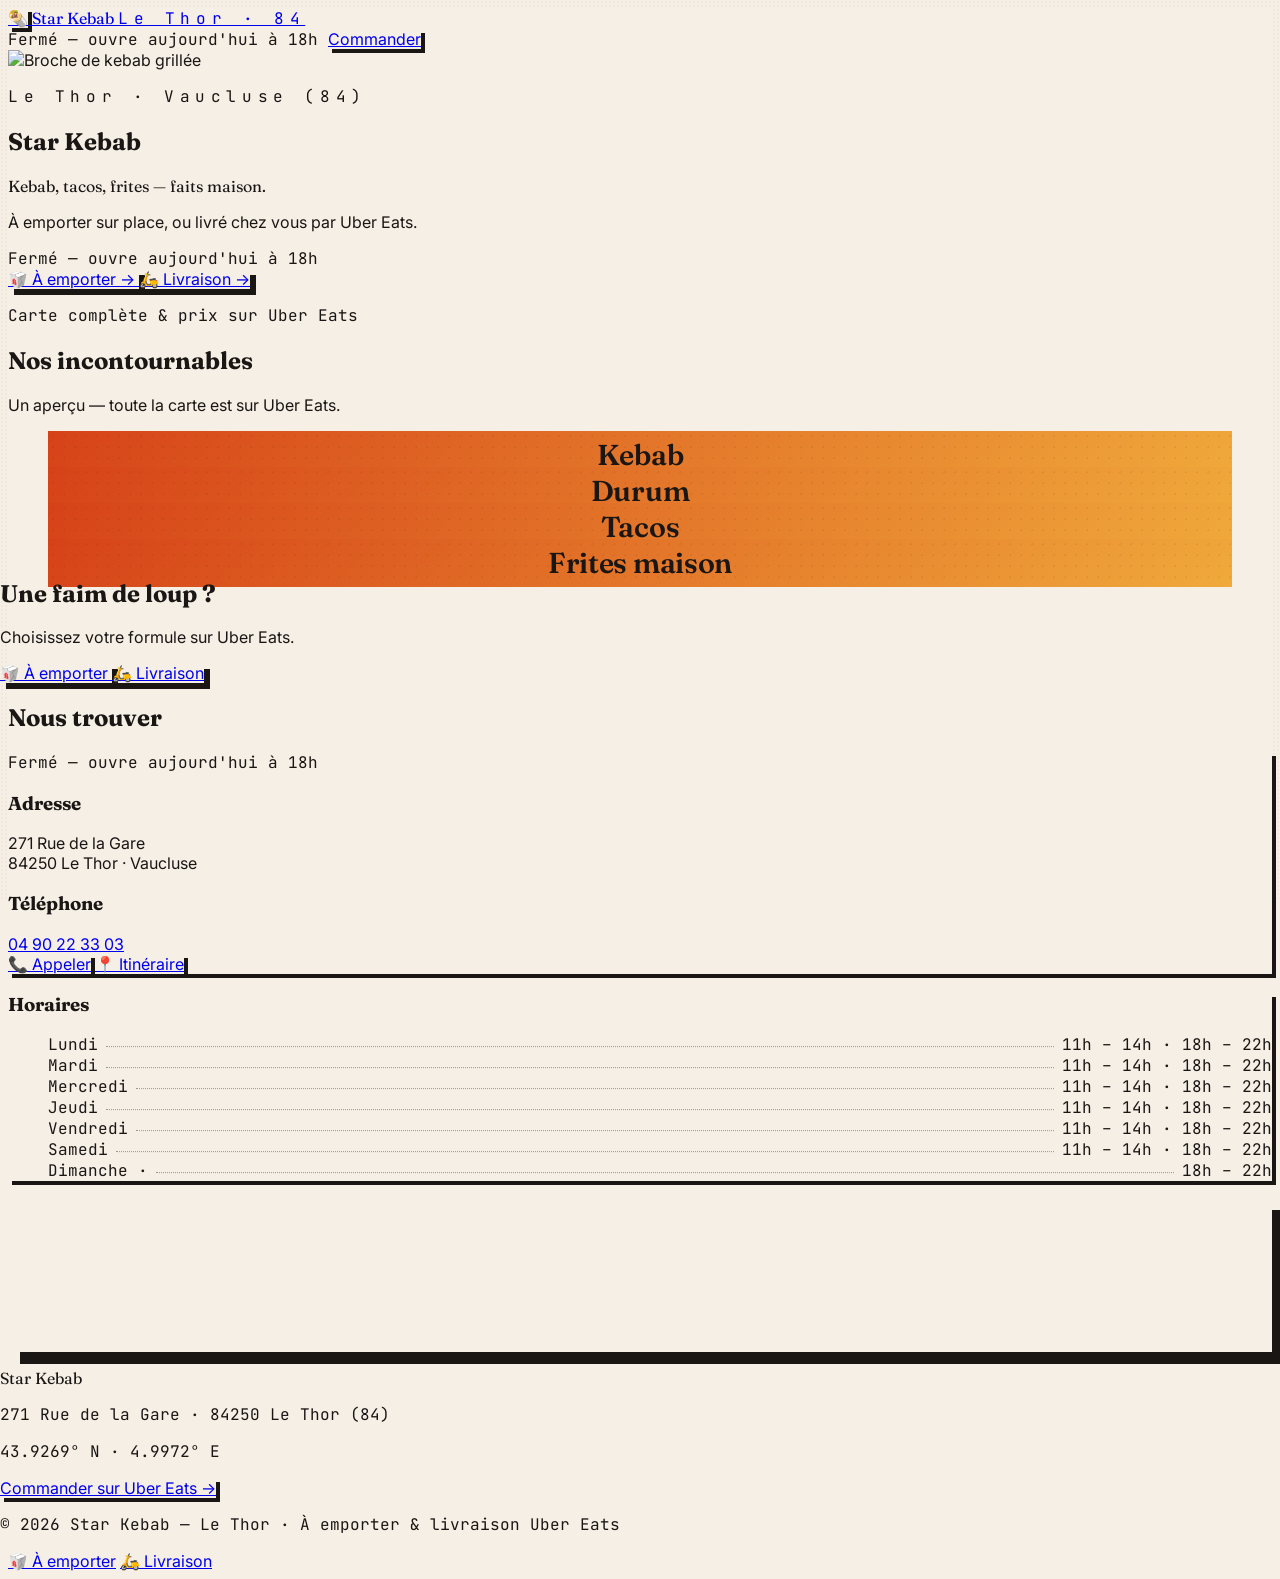
==== commit 1fd644ea: "Star Kebab: refonte en page unique, simple, axée commande Uber Eats Remplace les 4 pages par une seu" ====
--- a/star-kebab/index.html
+++ b/star-kebab/index.html
@@ -3,364 +3,191 @@
 <head>
   <meta charset="UTF-8" />
   <meta name="viewport" content="width=device-width, initial-scale=1.0" />
-  <title>Star Kebab — Le Thor · Kebab maison à emporter & livraison Uber Eats</title>
-  <meta name="description" content="Star Kebab au Thor (84) : kebab maison, viande tranchée minute, sauces maison. À emporter ou livré par Uber Eats. Venez avec la faim." />
+  <title>Star Kebab — Le Thor (84) · À emporter & livraison Uber Eats</title>
+  <meta name="description" content="Star Kebab au Thor (84) : kebab, tacos et frites faits maison. À emporter sur place ou livré chez vous par Uber Eats." />
   <meta name="theme-color" content="#1A1614" />
 
-  <!-- Applique le thème AVANT le rendu pour éviter le clignotement -->
   <script>(function(){try{var t=localStorage.getItem('sk-theme');if(!t){t=matchMedia('(prefers-color-scheme: dark)').matches?'dark':'light';}document.documentElement.dataset.theme=t;}catch(e){}})();</script>
 
   <link rel="icon" href="data:image/svg+xml,&lt;svg xmlns='http://www.w3.org/2000/svg' viewBox='0 0 100 100'&gt;&lt;text y='.9em' font-size='90'&gt;🌯&lt;/text&gt;&lt;/svg&gt;" />
 
   <link rel="preconnect" href="https://fonts.googleapis.com" />
   <link rel="preconnect" href="https://fonts.gstatic.com" crossorigin />
-  <link href="https://fonts.googleapis.com/css2?family=Fraunces:ital,opsz,wght@0,9..144,400;0,9..144,500;0,9..144,600;0,9..144,700;0,9..144,900;1,9..144,400;1,9..144,600&family=Inter:wght@400;500;600;700&family=JetBrains+Mono:wght@400;500;700&display=swap" rel="stylesheet" />
+  <link href="https://fonts.googleapis.com/css2?family=Fraunces:ital,opsz,wght@0,9..144,400;0,9..144,600;0,9..144,700;0,9..144,900;1,9..144,600&family=Inter:wght@400;500;600;700&family=JetBrains+Mono:wght@400;500;700&display=swap" rel="stylesheet" />
 
   <script src="https://cdn.tailwindcss.com"></script>
   <script src="assets/js/config.js"></script>
   <link rel="stylesheet" href="assets/css/styles.css" />
 </head>
 
-<body data-page="home" class="bg-bg text-ink antialiased pb-[72px] md:pb-0">
-
-  <a href="#contenu" class="sr-only focus:not-sr-only focus:absolute focus:z-[100] focus:m-3 focus:rounded focus:bg-paprika focus:px-4 focus:py-2 focus:text-white">Aller au contenu</a>
-
-  <!-- ============================ BANDEAU SAISONNIER ============================ -->
-  <div data-season-banner class="full-bleed bg-paprika text-white text-center text-sm font-medium">
-    <div class="mx-auto flex max-w-7xl items-center justify-center gap-3 px-4 py-2.5">
-      <p class="leading-tight">🌶️ Commandez en ligne, à emporter ou en livraison, sur <strong class="font-bold">Uber Eats</strong>.</p>
-      <a href="https://www.ubereats.com/fr/store/star-kebab-le-thor/mnI9V7OyXeS8ivaTG3F6_A" target="_blank" rel="noopener" class="hidden shrink-0 underline underline-offset-2 hover:opacity-80 sm:inline">Commander →</a>
-      <button data-banner-close aria-label="Fermer le bandeau" class="absolute right-3 top-1/2 -translate-y-1/2 text-lg leading-none hover:opacity-70">×</button>
-    </div>
-  </div>
+<body data-page="accueil" class="bg-bg text-ink antialiased pb-[76px] md:pb-0">
 
   <!-- ================================ HEADER ================================ -->
   <header class="sticky top-0 z-50 border-b-2 border-line bg-bg">
-    <div class="mx-auto flex max-w-7xl items-center justify-between gap-4 px-4 py-3 sm:px-6">
-      <!-- Logo -->
-      <a href="index.html" class="group flex items-center gap-2.5" aria-label="Accueil Star Kebab Le Thor">
+    <div class="mx-auto flex max-w-6xl items-center justify-between gap-4 px-4 py-3 sm:px-6">
+      <a href="#haut" class="flex items-center gap-2.5" aria-label="Star Kebab Le Thor">
         <span class="grid h-9 w-9 place-items-center rounded-sm bg-paprika text-lg shadow-brutal-sm">🌯</span>
         <span class="leading-none">
           <span class="block font-display text-lg font-700 tracking-tightest">Star Kebab</span>
           <span class="block font-mono text-[10px] uppercase tracking-mega text-ink-soft">Le Thor · 84</span>
         </span>
       </a>
-
-      <!-- Nav desktop -->
-      <nav data-nav class="flex items-center gap-7 text-sm font-medium md:static">
-        <button data-nav-close aria-label="Fermer le menu" class="absolute right-4 top-4 grid h-10 w-10 place-items-center rounded-sm border-2 border-line text-xl leading-none md:hidden">×</button>
-        <a href="index.html" aria-current="page" class="link-underline" >Accueil</a>
-        <a href="specialites.html" class="link-underline">Spécialités</a>
-        <a href="histoire.html" class="link-underline">Histoire</a>
-        <a href="contact.html" class="link-underline">Contact</a>
-
-        <!-- Statut + CTA dans le tiroir mobile -->
-        <div class="mt-4 flex flex-col gap-4 border-t-2 border-line pt-6 md:hidden">
-          <span data-status class="inline-flex items-center gap-2 font-mono text-xs uppercase tracking-wider">
-            <span data-status-dot class="status-dot"></span>
-            <span data-status-text>Chargement…</span>
-          </span>
-          <a href="https://www.ubereats.com/fr/store/star-kebab-le-thor/mnI9V7OyXeS8ivaTG3F6_A" target="_blank" rel="noopener" class="rounded-sm bg-paprika px-5 py-3 text-center font-semibold text-white shadow-brutal-sm">Commander sur Uber Eats</a>
-        </div>
-      </nav>
-
       <div class="flex items-center gap-3">
-        <!-- Statut live (desktop) -->
-        <span data-status class="hidden items-center gap-2 rounded-full border-2 border-line px-3 py-1.5 font-mono text-[11px] uppercase tracking-wider lg:inline-flex">
-          <span data-status-dot class="status-dot"></span>
-          <span data-status-text>Chargement…</span>
+        <span data-status class="hidden items-center gap-2 rounded-full border-2 border-line px-3 py-1.5 font-mono text-[11px] uppercase tracking-wider sm:inline-flex">
+          <span data-status-dot class="status-dot"></span><span data-status-text>…</span>
         </span>
-        <a href="https://www.ubereats.com/fr/store/star-kebab-le-thor/mnI9V7OyXeS8ivaTG3F6_A" target="_blank" rel="noopener" class="hidden rounded-sm bg-paprika px-4 py-2 text-sm font-semibold text-white shadow-brutal-sm transition-transform hover:-translate-y-0.5 md:inline-block">Commander</a>
-
-        <!-- Burger mobile -->
-        <button data-nav-toggle aria-label="Ouvrir le menu" aria-expanded="false" class="grid h-10 w-10 place-items-center rounded-sm border-2 border-line md:hidden">
-          <span class="text-xl leading-none">≡</span>
-        </button>
+        <a href="https://www.ubereats.com/fr/store/star-kebab-le-thor/mnI9V7OyXeS8ivaTG3F6_A" target="_blank" rel="noopener" class="rounded-sm bg-paprika px-4 py-2 text-sm font-semibold text-white shadow-brutal-sm transition-transform hover:-translate-y-0.5">Commander</a>
       </div>
     </div>
   </header>
 
-  <!-- Voile derrière le tiroir mobile -->
-  <div data-nav-backdrop class="fixed inset-0 z-30 bg-charbon/50 md:hidden"></div>
-
-  <main id="contenu">
+  <main id="haut">
 
     <!-- ================================ HERO ================================ -->
-    <section class="relative flex min-h-[92vh] items-end overflow-hidden border-b-2 border-line bg-charbon">
-      <!-- Image plein écran + parallax -->
+    <section class="relative flex min-h-[88vh] items-center overflow-hidden border-b-2 border-line bg-charbon">
       <div data-img class="absolute inset-0">
-        <img data-fallback="doner,kebab" data-parallax="0.18"
+        <img data-fallback="doner,kebab" data-parallax="0.15"
              src="https://images.unsplash.com/photo-1633321088355-d0f81134ca3b?auto=format&fit=crop&w=1600&q=70"
-             alt="Broche de kebab grillée au Star Kebab"
-             class="absolute inset-0 h-[118%] w-full object-cover" />
+             alt="Broche de kebab grillée" class="absolute inset-0 h-[116%] w-full object-cover" />
       </div>
-      <div class="absolute inset-0 bg-gradient-to-t from-charbon via-charbon/55 to-charbon/20"></div>
+      <div class="absolute inset-0 bg-gradient-to-t from-charbon via-charbon/70 to-charbon/40"></div>
 
-      <!-- Coin GPS -->
-      <p class="absolute right-4 top-4 z-10 hidden font-mono text-[11px] uppercase tracking-wider text-creme/70 sm:block">43.9269° N · 4.9972° E</p>
+      <div class="relative z-10 mx-auto w-full max-w-6xl px-4 py-24 text-center sm:px-6">
+        <p class="reveal font-mono text-xs uppercase tracking-mega text-safran">Le Thor · Vaucluse (84)</p>
+        <h1 class="reveal mt-4 font-display text-6xl font-700 leading-[0.9] tracking-tightest text-creme sm:text-8xl" data-delay="1">Star Kebab</h1>
+        <p class="reveal mx-auto mt-5 max-w-xl text-balance font-display text-xl italic text-creme/90 sm:text-2xl" data-delay="2">Kebab, tacos, frites — faits maison.</p>
+        <p class="reveal mx-auto mt-3 max-w-md text-pretty text-creme/75" data-delay="2">À emporter sur place, ou livré chez vous par Uber Eats.</p>
 
-      <!-- Contenu -->
-      <div class="relative z-10 mx-auto w-full max-w-7xl px-4 pb-16 pt-28 sm:px-6 sm:pb-20">
-        <p class="reveal mb-5 font-mono text-xs uppercase tracking-mega text-safran">Snack artisan · Le Thor (84)</p>
-        <h1 class="reveal text-balance font-display text-5xl font-700 leading-[0.95] tracking-tightest text-creme sm:text-7xl lg:text-8xl" data-delay="1">
-          La street food,<br /><span class="italic font-600 text-safran">faite maison.</span>
-        </h1>
-        <p class="reveal mt-6 max-w-xl text-pretty text-base leading-relaxed text-creme/85 sm:text-lg" data-delay="2">
-          Viande marinée et tranchée minute, pain doré au feu, sauces préparées sur place. À emporter au Thor, ou livré chez vous par Uber Eats.
-        </p>
+        <!-- Statut live -->
+        <div class="reveal mt-7 flex justify-center" data-delay="3">
+          <span data-status class="inline-flex items-center gap-2.5 rounded-full border-2 border-creme/40 bg-charbon/40 px-4 py-2 font-mono text-xs uppercase tracking-wider text-creme">
+            <span data-status-dot class="status-dot"></span><span data-status-text>Chargement…</span>
+          </span>
+        </div>
 
-        <div class="reveal mt-8 flex flex-col gap-3 sm:flex-row sm:items-center" data-delay="3">
+        <!-- DEUX GROS BOUTONS UBER EATS -->
+        <div class="reveal mx-auto mt-7 flex max-w-lg flex-col gap-3 sm:flex-row sm:justify-center" data-delay="3">
           <a href="https://www.ubereats.com/fr/store/star-kebab-le-thor/mnI9V7OyXeS8ivaTG3F6_A" target="_blank" rel="noopener"
-             class="group inline-flex items-center justify-center gap-2 rounded-sm bg-paprika px-7 py-4 text-base font-semibold text-white shadow-brutal transition-transform hover:-translate-y-1">
-            Commander sur Uber Eats
-            <span class="transition-transform group-hover:translate-x-1">→</span>
+             class="group inline-flex flex-1 items-center justify-center gap-2 rounded-sm bg-paprika px-7 py-4 text-lg font-semibold text-white shadow-brutal transition-transform hover:-translate-y-1">
+            🥡 À emporter <span class="transition-transform group-hover:translate-x-1">→</span>
           </a>
-          <a href="specialites.html"
-             class="inline-flex items-center justify-center gap-2 rounded-sm border-2 border-creme/60 px-7 py-4 text-base font-semibold text-creme transition-colors hover:bg-creme hover:text-charbon">
-            Voir nos spécialités
+          <a href="https://www.ubereats.com/fr/store/star-kebab-le-thor/mnI9V7OyXeS8ivaTG3F6_A" target="_blank" rel="noopener"
+             class="group inline-flex flex-1 items-center justify-center gap-2 rounded-sm bg-safran px-7 py-4 text-lg font-semibold text-charbon shadow-brutal transition-transform hover:-translate-y-1">
+            🛵 Livraison <span class="transition-transform group-hover:translate-x-1">→</span>
           </a>
         </div>
-
-        <!-- Bandeau statut live -->
-        <div class="reveal mt-10 flex flex-wrap items-center gap-x-6 gap-y-2" data-delay="4">
-          <span data-status class="inline-flex items-center gap-2.5 rounded-full border-2 border-creme/40 bg-charbon/40 px-4 py-2 font-mono text-xs uppercase tracking-wider text-creme">
-            <span data-status-dot class="status-dot"></span>
-            <span data-status-text>Chargement…</span>
-          </span>
-          <!-- Compteur "ferme bientôt" -->
-          <span data-closing hidden class="inline-flex items-center gap-2 font-mono text-xs uppercase tracking-wider text-safran">
-            ⏳ Ferme dans <strong data-closing-min>—</strong> min — <a href="https://www.ubereats.com/fr/store/star-kebab-le-thor/mnI9V7OyXeS8ivaTG3F6_A" target="_blank" rel="noopener" class="underline underline-offset-2">commande vite</a>
-          </span>
-        </div>
-      </div>
-
-      <span class="absolute bottom-5 left-1/2 z-10 hidden -translate-x-1/2 font-mono text-[10px] uppercase tracking-mega text-creme/60 md:block">↓ Faites défiler</span>
-    </section>
-
-    <!-- ===================== SECTION 01 — NOS SIGNATURES ===================== -->
-    <section id="signatures" class="mx-auto max-w-7xl px-4 py-20 sm:px-6 sm:py-28">
-      <header class="reveal mb-12 flex flex-col gap-4 border-b-2 border-line pb-6 sm:flex-row sm:items-end sm:justify-between">
-        <div>
-          <p class="font-mono text-xs uppercase tracking-mega text-paprika">01 / Nos signatures</p>
-          <h2 class="mt-3 max-w-2xl text-balance font-display text-4xl font-700 leading-tight tracking-tightest sm:text-6xl">Ce qu'on prépare avec le plus de fierté</h2>
-        </div>
-        <p class="max-w-xs text-sm leading-relaxed text-ink-soft">Quelques pièces maîtresses. La carte complète et les prix vous attendent sur Uber Eats.</p>
-      </header>
-
-      <!-- Galerie asymétrique (photo + nom + 1 ligne — AUCUN prix) -->
-      <div class="grid gap-5 md:grid-cols-12">
-        <!-- Grande pièce -->
-        <article class="reveal group md:col-span-7">
-          <div data-img class="relative aspect-[16/11] overflow-hidden rounded-sm border-2 border-line shadow-brutal">
-            <img data-fallback="kebab,sandwich" loading="lazy"
-                 src="https://images.unsplash.com/photo-1561758033-d89a9ad46330?auto=format&fit=crop&w=1100&q=70"
-                 alt="Kebab maison"
-                 class="absolute inset-0 h-full w-full object-cover transition-transform duration-700 group-hover:scale-105" />
-            <span class="absolute left-3 top-3 rounded-full bg-charbon px-3 py-1 font-mono text-[11px] text-creme">N°01</span>
-          </div>
-          <h3 class="mt-4 font-display text-2xl font-600">Le Kebab Maison</h3>
-          <p class="mt-1 max-w-md text-sm leading-relaxed text-ink-soft">L'incontournable : viande marinée maison, pain doré au feu, salade croquante et notre sauce blanche maison.</p>
-        </article>
-
-        <!-- Pièce verticale -->
-        <article class="reveal group md:col-span-5" data-delay="1">
-          <div data-img class="relative aspect-[4/5] overflow-hidden rounded-sm border-2 border-line shadow-brutal">
-            <img data-fallback="durum,wrap" loading="lazy"
-                 src="https://images.unsplash.com/photo-1599487488170-d11ec9c172f0?auto=format&fit=crop&w=900&q=70"
-                 alt="Durum roulé"
-                 class="absolute inset-0 h-full w-full object-cover transition-transform duration-700 group-hover:scale-105" />
-            <span class="absolute left-3 top-3 rounded-full bg-charbon px-3 py-1 font-mono text-[11px] text-creme">N°02</span>
-          </div>
-          <h3 class="mt-4 font-display text-2xl font-600">Le Durum Roulé</h3>
-          <p class="mt-1 text-sm leading-relaxed text-ink-soft">Galette fine roulée serrée, viande grillée, crudités fraîches et un filet de sauce algérienne qui réveille tout.</p>
-        </article>
-
-        <!-- Pièce horizontale -->
-        <article class="reveal group md:col-span-5" data-delay="1">
-          <div data-img class="relative aspect-[4/5] overflow-hidden rounded-sm border-2 border-line shadow-brutal">
-            <img data-fallback="tacos,fries" loading="lazy"
-                 src="https://images.unsplash.com/photo-1626700051175-6818013e1d4f?auto=format&fit=crop&w=900&q=70"
-                 alt="Tacos French"
-                 class="absolute inset-0 h-full w-full object-cover transition-transform duration-700 group-hover:scale-105" />
-            <span class="absolute left-3 top-3 rounded-full bg-charbon px-3 py-1 font-mono text-[11px] text-creme">N°03</span>
-          </div>
-          <h3 class="mt-4 font-display text-2xl font-600">Le Tacos French</h3>
-          <p class="mt-1 text-sm leading-relaxed text-ink-soft">Galette pliée, viande, frites dedans, sauce fromagère coulante, le tout pressé bien chaud.</p>
-        </article>
-
-        <article class="reveal group md:col-span-7" data-delay="2">
-          <div data-img class="relative aspect-[16/11] overflow-hidden rounded-sm border-2 border-line shadow-brutal">
-            <img data-fallback="kebab,plate,meat" loading="lazy"
-                 src="https://images.unsplash.com/photo-1606755962773-d324e0a13086?auto=format&fit=crop&w=1100&q=70"
-                 alt="Assiette généreuse"
-                 class="absolute inset-0 h-full w-full object-cover transition-transform duration-700 group-hover:scale-105" />
-            <span class="absolute left-3 top-3 rounded-full bg-charbon px-3 py-1 font-mono text-[11px] text-creme">N°04</span>
-          </div>
-          <h3 class="mt-4 font-display text-2xl font-600">L'Assiette Généreuse</h3>
-          <p class="mt-1 max-w-md text-sm leading-relaxed text-ink-soft">Pour les grosses faims : viande à volonté ou presque, frites maison dorées, salade et pain chaud à côté.</p>
-        </article>
-      </div>
-
-      <!-- CTA global de section -->
-      <div class="reveal mt-12 flex justify-center">
-        <a href="https://www.ubereats.com/fr/store/star-kebab-le-thor/mnI9V7OyXeS8ivaTG3F6_A" target="_blank" rel="noopener"
-           class="group inline-flex items-center gap-2 rounded-sm border-2 border-line bg-safran px-7 py-4 font-semibold text-charbon shadow-brutal transition-transform hover:-translate-y-1">
-          Voir toute la carte sur Uber Eats
-          <span class="transition-transform group-hover:translate-x-1">→</span>
-        </a>
+        <p class="reveal mt-4 font-mono text-[11px] uppercase tracking-wider text-creme/60" data-delay="3">Carte complète & prix sur Uber Eats</p>
       </div>
     </section>
 
-    <!-- ===================== SECTION 02 — TEASER HISTOIRE ===================== -->
-    <section class="full-bleed border-y-2 border-line bg-bg-soft">
-      <div class="mx-auto grid max-w-7xl items-center gap-10 px-4 py-20 sm:px-6 md:grid-cols-2 md:py-28">
-        <div data-img class="reveal relative aspect-[5/4] overflow-hidden rounded-sm border-2 border-line shadow-brutal-lg md:order-2">
-          <img data-fallback="grill,flame,cooking" loading="lazy"
-               src="https://images.unsplash.com/photo-1544025162-d76694265947?auto=format&fit=crop&w=1100&q=70"
-               alt="La viande qui grille sur la broche"
-               class="absolute inset-0 h-full w-full object-cover" />
-        </div>
-        <div class="reveal md:order-1" data-delay="1">
-          <p class="font-mono text-xs uppercase tracking-mega text-paprika">02 / Notre maison</p>
-          <h2 class="mt-3 text-balance font-display text-4xl font-700 leading-tight tracking-tightest sm:text-5xl">Une histoire de quartier, et de gestes bien faits</h2>
-          <p class="mt-5 max-w-md text-base leading-relaxed text-ink-soft">Au Star Kebab, on aime la street food simple et généreuse : des produits frais, une viande halal de qualité et des sauces maison. À emporter au Thor, ou livré chez vous par Uber Eats.</p>
-          <a href="histoire.html" class="link-underline mt-7 inline-flex items-center gap-2 font-semibold">
-            Lire notre histoire <span aria-hidden="true">→</span>
+    <!-- ================================ PHOTOS ================================ -->
+    <section class="mx-auto max-w-6xl px-4 py-16 sm:px-6 sm:py-24">
+      <h2 class="reveal text-center font-display text-3xl font-700 tracking-tightest sm:text-5xl">Nos incontournables</h2>
+      <p class="reveal mt-3 text-center text-ink-soft">Un aperçu — toute la carte est sur Uber Eats.</p>
+
+      <div class="mt-10 grid grid-cols-2 gap-4 sm:gap-5 lg:grid-cols-4">
+        <figure class="reveal">
+          <div data-img class="relative aspect-square overflow-hidden rounded-sm border-2 border-line shadow-brutal-sm">
+            <img data-fallback="kebab,sandwich" loading="lazy" src="https://images.unsplash.com/photo-1561758033-d89a9ad46330?auto=format&fit=crop&w=700&q=70" alt="Kebab" class="absolute inset-0 h-full w-full object-cover" />
+          </div>
+          <figcaption class="mt-2 text-center font-display text-lg font-600">Le Kebab</figcaption>
+        </figure>
+        <figure class="reveal" data-delay="1">
+          <div data-img class="relative aspect-square overflow-hidden rounded-sm border-2 border-line shadow-brutal-sm">
+            <img data-fallback="durum,wrap" loading="lazy" src="https://images.unsplash.com/photo-1599487488170-d11ec9c172f0?auto=format&fit=crop&w=700&q=70" alt="Durum" class="absolute inset-0 h-full w-full object-cover" />
+          </div>
+          <figcaption class="mt-2 text-center font-display text-lg font-600">Le Durum</figcaption>
+        </figure>
+        <figure class="reveal" data-delay="2">
+          <div data-img class="relative aspect-square overflow-hidden rounded-sm border-2 border-line shadow-brutal-sm">
+            <img data-fallback="tacos,fries" loading="lazy" src="https://images.unsplash.com/photo-1626700051175-6818013e1d4f?auto=format&fit=crop&w=700&q=70" alt="Tacos" class="absolute inset-0 h-full w-full object-cover" />
+          </div>
+          <figcaption class="mt-2 text-center font-display text-lg font-600">Le Tacos</figcaption>
+        </figure>
+        <figure class="reveal" data-delay="3">
+          <div data-img class="relative aspect-square overflow-hidden rounded-sm border-2 border-line shadow-brutal-sm">
+            <img data-fallback="fries,frites" loading="lazy" src="https://images.unsplash.com/photo-1630384060421-cb20d0e0649d?auto=format&fit=crop&w=700&q=70" alt="Frites maison" class="absolute inset-0 h-full w-full object-cover" />
+          </div>
+          <figcaption class="mt-2 text-center font-display text-lg font-600">Les Frites</figcaption>
+        </figure>
+      </div>
+    </section>
+
+    <!-- ================================ BANDE COMMANDE ================================ -->
+    <section class="full-bleed border-y-2 border-line bg-paprika text-white">
+      <div class="mx-auto flex max-w-6xl flex-col items-center gap-6 px-4 py-16 text-center sm:px-6 sm:py-20">
+        <h2 class="reveal font-display text-4xl font-700 leading-[0.98] tracking-tightest sm:text-6xl">Une faim de loup ?</h2>
+        <p class="reveal text-white/85" data-delay="1">Choisissez votre formule sur Uber Eats.</p>
+        <div class="reveal flex w-full max-w-lg flex-col gap-3 sm:flex-row sm:justify-center" data-delay="1">
+          <a href="https://www.ubereats.com/fr/store/star-kebab-le-thor/mnI9V7OyXeS8ivaTG3F6_A" target="_blank" rel="noopener"
+             class="group inline-flex flex-1 items-center justify-center gap-2 rounded-sm border-2 border-charbon bg-creme px-7 py-4 text-lg font-semibold text-charbon shadow-brutal transition-transform hover:-translate-y-1">
+            🥡 À emporter
+          </a>
+          <a href="https://www.ubereats.com/fr/store/star-kebab-le-thor/mnI9V7OyXeS8ivaTG3F6_A" target="_blank" rel="noopener"
+             class="group inline-flex flex-1 items-center justify-center gap-2 rounded-sm border-2 border-charbon bg-charbon px-7 py-4 text-lg font-semibold text-creme shadow-brutal transition-transform hover:-translate-y-1">
+            🛵 Livraison
           </a>
         </div>
       </div>
     </section>
 
-    <!-- ===================== SECTION 03 — AVIS GOOGLE ===================== -->
-    <section class="mx-auto max-w-7xl px-4 py-20 sm:px-6 sm:py-28">
-      <header class="reveal mb-12 flex flex-col gap-4 border-b-2 border-line pb-6 sm:flex-row sm:items-end sm:justify-between">
-        <div>
-          <p class="font-mono text-xs uppercase tracking-mega text-paprika">03 / Ils en parlent</p>
-          <h2 class="mt-3 font-display text-4xl font-700 leading-tight tracking-tightest sm:text-6xl">Ils en parlent</h2>
+    <!-- ================================ INFOS PRATIQUES ================================ -->
+    <section id="infos" class="mx-auto max-w-6xl px-4 py-16 sm:px-6 sm:py-24">
+      <h2 class="reveal text-center font-display text-3xl font-700 tracking-tightest sm:text-5xl">Nous trouver</h2>
+
+      <div class="mt-10 grid gap-6 lg:grid-cols-2">
+        <!-- Coordonnées + horaires -->
+        <div class="reveal flex flex-col gap-6">
+          <div class="rounded-sm border-2 border-line bg-card p-7 shadow-brutal-sm">
+            <span data-status class="mb-5 inline-flex items-center gap-2.5 rounded-full border-2 border-line px-3 py-1.5 font-mono text-[11px] uppercase tracking-wider">
+              <span data-status-dot class="status-dot"></span><span data-status-text>Chargement…</span>
+            </span>
+            <h3 class="font-display text-xl font-600">Adresse</h3>
+            <p class="mt-1 text-ink-soft">271 Rue de la Gare<br />84250 Le Thor · Vaucluse</p>
+
+            <h3 class="mt-5 font-display text-xl font-600">Téléphone</h3>
+            <a href="tel:+33490223303" class="link-underline mt-1 inline-block text-lg font-semibold text-paprika">04 90 22 33 03</a>
+
+            <div class="mt-6 flex flex-col gap-3 sm:flex-row">
+              <a href="tel:+33490223303" class="inline-flex flex-1 items-center justify-center gap-2 rounded-sm border-2 border-line bg-bg px-5 py-3 font-semibold shadow-brutal-sm transition-transform hover:-translate-y-0.5">📞 Appeler</a>
+              <a href="https://www.google.com/maps/dir/?api=1&destination=271+Rue+de+la+Gare,+84250+Le+Thor" target="_blank" rel="noopener" class="inline-flex flex-1 items-center justify-center gap-2 rounded-sm border-2 border-line bg-safran px-5 py-3 font-semibold text-charbon shadow-brutal-sm transition-transform hover:-translate-y-0.5">📍 Itinéraire</a>
+            </div>
+          </div>
+
+          <div class="rounded-sm border-2 border-line bg-card p-7 shadow-brutal-sm">
+            <h3 class="font-display text-xl font-600">Horaires</h3>
+            <ul data-hours-list class="mt-3 font-mono text-sm"></ul>
+          </div>
         </div>
-        <p class="font-mono text-sm text-ink-soft">Sur Google</p>
-      </header>
 
-      <div class="reveal rounded-sm border-2 border-line bg-card p-8 text-center shadow-brutal sm:p-12">
-        <p class="mx-auto max-w-xl text-pretty text-ink-soft sm:text-lg">Le meilleur juge, c'est vous. Retrouvez les avis de nos clients sur Google — et n'hésitez pas à laisser le vôtre après votre commande.</p>
-        <a href="https://www.google.com/maps/search/?api=1&query=Star+Kebab+271+Rue+de+la+Gare+84250+Le+Thor" target="_blank" rel="noopener"
-           class="group mt-7 inline-flex items-center gap-2 rounded-sm border-2 border-line bg-bg px-7 py-4 font-semibold shadow-brutal-sm transition-transform hover:-translate-y-0.5">
-          Lire les avis sur Google <span class="transition-transform group-hover:translate-x-1">→</span>
-        </a>
+        <!-- Carte -->
+        <div class="reveal overflow-hidden rounded-sm border-2 border-line shadow-brutal-lg" data-delay="1">
+          <iframe title="Carte — Star Kebab Le Thor"
+            src="https://www.google.com/maps?q=271+Rue+de+la+Gare,+84250+Le+Thor&z=15&output=embed"
+            class="h-[340px] w-full lg:h-full lg:min-h-[420px]" style="border:0" loading="lazy" referrerpolicy="no-referrer-when-downgrade"></iframe>
+        </div>
       </div>
     </section>
-
-    <!-- ===================== CTA FINAL PLEINE LARGEUR ===================== -->
-    <section class="full-bleed border-y-2 border-line bg-paprika text-white">
-      <div class="mx-auto flex max-w-7xl flex-col items-center gap-6 px-4 py-20 text-center sm:px-6 sm:py-28">
-        <p class="reveal font-mono text-xs uppercase tracking-mega text-white/80">Prêt à passer à table ?</p>
-        <h2 class="reveal text-balance font-display text-4xl font-700 leading-[0.98] tracking-tightest sm:text-7xl" data-delay="1">Carte complète et prix,<br />c'est sur Uber Eats.</h2>
-        <a href="https://www.ubereats.com/fr/store/star-kebab-le-thor/mnI9V7OyXeS8ivaTG3F6_A" target="_blank" rel="noopener"
-           class="reveal group mt-2 inline-flex items-center gap-2 rounded-sm border-2 border-charbon bg-creme px-8 py-4 text-lg font-semibold text-charbon shadow-brutal transition-transform hover:-translate-y-1" data-delay="2">
-          Commander maintenant <span class="transition-transform group-hover:translate-x-1">→</span>
-        </a>
-      </div>
-    </section>
-
-    <!-- ===================== MARQUEE ===================== -->
-    <div class="marquee full-bleed border-b-2 border-line bg-charbon py-4 text-creme">
-      <div class="marquee__track">
-        <div class="marquee__group font-display text-xl font-600 italic">
-          <span class="px-6">Halal</span><span class="px-6 text-safran">✦</span>
-          <span class="px-6">Sauces maison</span><span class="px-6 text-safran">✦</span>
-          <span class="px-6">Frites maison</span><span class="px-6 text-safran">✦</span>
-          <span class="px-6">Tranché minute</span><span class="px-6 text-safran">✦</span>
-          <span class="px-6">Livraison Uber Eats</span><span class="px-6 text-safran">✦</span>
-          <span class="px-6">À emporter & livraison</span><span class="px-6 text-safran">✦</span>
-        </div>
-        <div class="marquee__group font-display text-xl font-600 italic" aria-hidden="true">
-          <span class="px-6">Halal</span><span class="px-6 text-safran">✦</span>
-          <span class="px-6">Sauces maison</span><span class="px-6 text-safran">✦</span>
-          <span class="px-6">Frites maison</span><span class="px-6 text-safran">✦</span>
-          <span class="px-6">Tranché minute</span><span class="px-6 text-safran">✦</span>
-          <span class="px-6">Livraison Uber Eats</span><span class="px-6 text-safran">✦</span>
-          <span class="px-6">À emporter & livraison</span><span class="px-6 text-safran">✦</span>
-        </div>
-      </div>
-    </div>
   </main>
 
-  <!-- ================================ FOOTER (ticket de caisse) ================================ -->
-  <footer class="full-bleed bg-charbon px-4 py-16 text-creme sm:py-20">
-    <!-- Le ticket -->
-    <div class="mx-auto max-w-sm rounded-sm bg-creme p-7 font-mono text-sm text-charbon shadow-brutal-lg">
-      <p class="text-center font-display text-2xl font-700">STAR KEBAB</p>
-      <p class="mt-1 text-center text-[11px] uppercase tracking-wider">Le Thor · Vaucluse (84)</p>
+  <!-- ================================ FOOTER ================================ -->
+  <footer class="full-bleed border-t-2 border-line bg-charbon px-4 py-12 text-center text-creme">
+    <p class="font-display text-2xl font-700">Star Kebab</p>
+    <p class="mt-1 font-mono text-[11px] uppercase tracking-wider text-creme/70">271 Rue de la Gare · 84250 Le Thor (84)</p>
+    <p class="mt-1 font-mono text-[11px] uppercase tracking-wider text-creme/50">43.9269° N · 4.9972° E</p>
 
-      <div class="dashed-y my-4 py-3 text-[13px]">
-        <div class="receipt-line"><span>1× Kebab maison</span><span class="dots"></span><span>✓</span></div>
-        <div class="receipt-line"><span>1× Frites maison</span><span class="dots"></span><span>✓</span></div>
-        <div class="receipt-line"><span>1× Sauce du chef</span><span class="dots"></span><span>✓</span></div>
-      </div>
+    <a href="https://www.ubereats.com/fr/store/star-kebab-le-thor/mnI9V7OyXeS8ivaTG3F6_A" target="_blank" rel="noopener"
+       class="mt-6 inline-flex items-center gap-2 rounded-sm bg-paprika px-6 py-3 font-semibold text-white shadow-brutal-sm transition-transform hover:-translate-y-0.5">
+      Commander sur Uber Eats →
+    </a>
 
-      <div class="receipt-line text-base font-700"><span>TOTAL</span><span class="dots"></span><span>BONHEUR</span></div>
-
-      <div class="dashed-y my-4 py-3 text-[12px] leading-relaxed">
-        <div class="receipt-line"><span>Tél</span><span class="dots"></span><span>04 90 22 33 03</span></div>
-        <div class="receipt-line"><span>Adresse</span><span class="dots"></span><span class="text-right">271 Rue de la Gare</span></div>
-        <div class="receipt-line"><span>GPS</span><span class="dots"></span><span>43.9269°N 4.9972°E</span></div>
-        <div class="receipt-line"><span>Statut</span><span class="dots"></span>
-          <span data-status class="inline-flex items-center gap-1.5"><span data-status-dot class="status-dot"></span><span data-status-text>—</span></span>
-        </div>
-      </div>
-
-      <div class="barcode my-4 text-charbon"></div>
-      <p class="text-center text-[11px] uppercase tracking-wider">Merci, à bientôt 🌯</p>
-    </div>
-
-    <!-- Liens + réglages -->
-    <div class="mx-auto mt-12 flex max-w-5xl flex-col items-center gap-8 text-center">
-      <nav class="flex flex-wrap items-center justify-center gap-x-6 gap-y-2 text-sm">
-        <a href="index.html" class="link-underline">Accueil</a>
-        <a href="specialites.html" class="link-underline">Spécialités</a>
-        <a href="histoire.html" class="link-underline">Histoire</a>
-        <a href="contact.html" class="link-underline">Contact</a>
-        <a href="https://www.ubereats.com/fr/store/star-kebab-le-thor/mnI9V7OyXeS8ivaTG3F6_A" target="_blank" rel="noopener" class="link-underline text-safran">Commander ↗</a>
-      </nav>
-
-      <div class="flex items-center gap-5">
-        <a href="[INSTAGRAM]" target="_blank" rel="noopener" aria-label="Instagram" class="hover:text-safran">Instagram</a>
-        <a href="[FACEBOOK]" target="_blank" rel="noopener" aria-label="Facebook" class="hover:text-safran">Facebook</a>
-        <a href="[TIKTOK]" target="_blank" rel="noopener" aria-label="TikTok" class="hover:text-safran">TikTok</a>
-      </div>
-
-      <!-- Toggle jour / nuit discret -->
-      <button data-theme-toggle aria-label="Changer de thème jour/nuit" aria-pressed="false"
-              class="inline-flex items-center gap-2 rounded-full border border-creme/40 px-4 py-2 font-mono text-xs uppercase tracking-wider transition-colors hover:bg-creme hover:text-charbon">
-        <span aria-hidden="true">☀︎ / ☾</span> Ambiance
-      </button>
-
-      <p class="font-mono text-[11px] text-creme/50">© <span data-year>2026</span> Star Kebab — Le Thor. Fait avec faim. · Vente à emporter & livraison Uber Eats.</p>
-    </div>
+    <p class="mt-8 font-mono text-[11px] text-creme/40">© <span data-year>2026</span> Star Kebab — Le Thor · À emporter & livraison Uber Eats</p>
   </footer>
 
-  <!-- ================================ CTA STICKY ================================ -->
-  <!-- Barre fixe mobile (toujours visible) -->
-  <div data-mobile-cta class="fixed inset-x-0 bottom-0 z-[60] flex items-center justify-between gap-3 border-t-2 border-line bg-charbon px-4 py-3 md:hidden">
-    <span data-status class="flex min-w-0 items-center gap-2 font-mono text-[11px] uppercase tracking-wider text-creme">
-      <span data-status-dot class="status-dot"></span>
-      <span data-status-text class="truncate">—</span>
-    </span>
-    <a href="https://www.ubereats.com/fr/store/star-kebab-le-thor/mnI9V7OyXeS8ivaTG3F6_A" target="_blank" rel="noopener" class="shrink-0 rounded-sm bg-paprika px-5 py-2.5 text-sm font-semibold text-white">Commander</a>
-  </div>
-
-  <!-- Pastille flottante desktop (après scroll) -->
-  <a data-sticky-cta href="https://www.ubereats.com/fr/store/star-kebab-le-thor/mnI9V7OyXeS8ivaTG3F6_A" target="_blank" rel="noopener"
-     class="fixed bottom-6 right-6 z-[60] hidden items-center gap-2 rounded-sm bg-paprika px-5 py-3.5 font-semibold text-white shadow-brutal-lg transition-transform hover:-translate-y-1 md:flex">
-    🌯 Commander sur Uber Eats <span aria-hidden="true">→</span>
-  </a>
-
-  <!-- ================================ EASTER EGG ================================ -->
-  <div data-egg class="fixed bottom-24 left-1/2 z-[65] w-[min(92vw,360px)] -translate-x-1/2 rounded-sm border-2 border-line bg-card p-5 shadow-brutal-lg md:left-6 md:translate-x-0">
-    <button data-egg-close aria-label="Fermer" class="absolute right-2 top-2 text-lg leading-none text-ink-soft hover:text-ink">×</button>
-    <p class="font-display text-xl font-600">Vous avez faim, non ? 👀</p>
-    <p class="mt-1 text-sm text-ink-soft">On le sent d'ici. La carte vous attend.</p>
-    <a href="https://www.ubereats.com/fr/store/star-kebab-le-thor/mnI9V7OyXeS8ivaTG3F6_A" target="_blank" rel="noopener" class="mt-3 inline-flex rounded-sm bg-paprika px-4 py-2 text-sm font-semibold text-white">Commander sur Uber Eats →</a>
+  <!-- ================================ BARRE FIXE MOBILE (2 boutons) ================================ -->
+  <div class="fixed inset-x-0 bottom-0 z-[60] grid grid-cols-2 gap-2 border-t-2 border-line bg-charbon px-3 py-2.5 md:hidden">
+    <a href="https://www.ubereats.com/fr/store/star-kebab-le-thor/mnI9V7OyXeS8ivaTG3F6_A" target="_blank" rel="noopener" class="rounded-sm bg-paprika px-3 py-2.5 text-center text-sm font-semibold text-white">🥡 À emporter</a>
+    <a href="https://www.ubereats.com/fr/store/star-kebab-le-thor/mnI9V7OyXeS8ivaTG3F6_A" target="_blank" rel="noopener" class="rounded-sm bg-safran px-3 py-2.5 text-center text-sm font-semibold text-charbon">🛵 Livraison</a>
   </div>
 
   <script src="assets/js/main.js"></script>
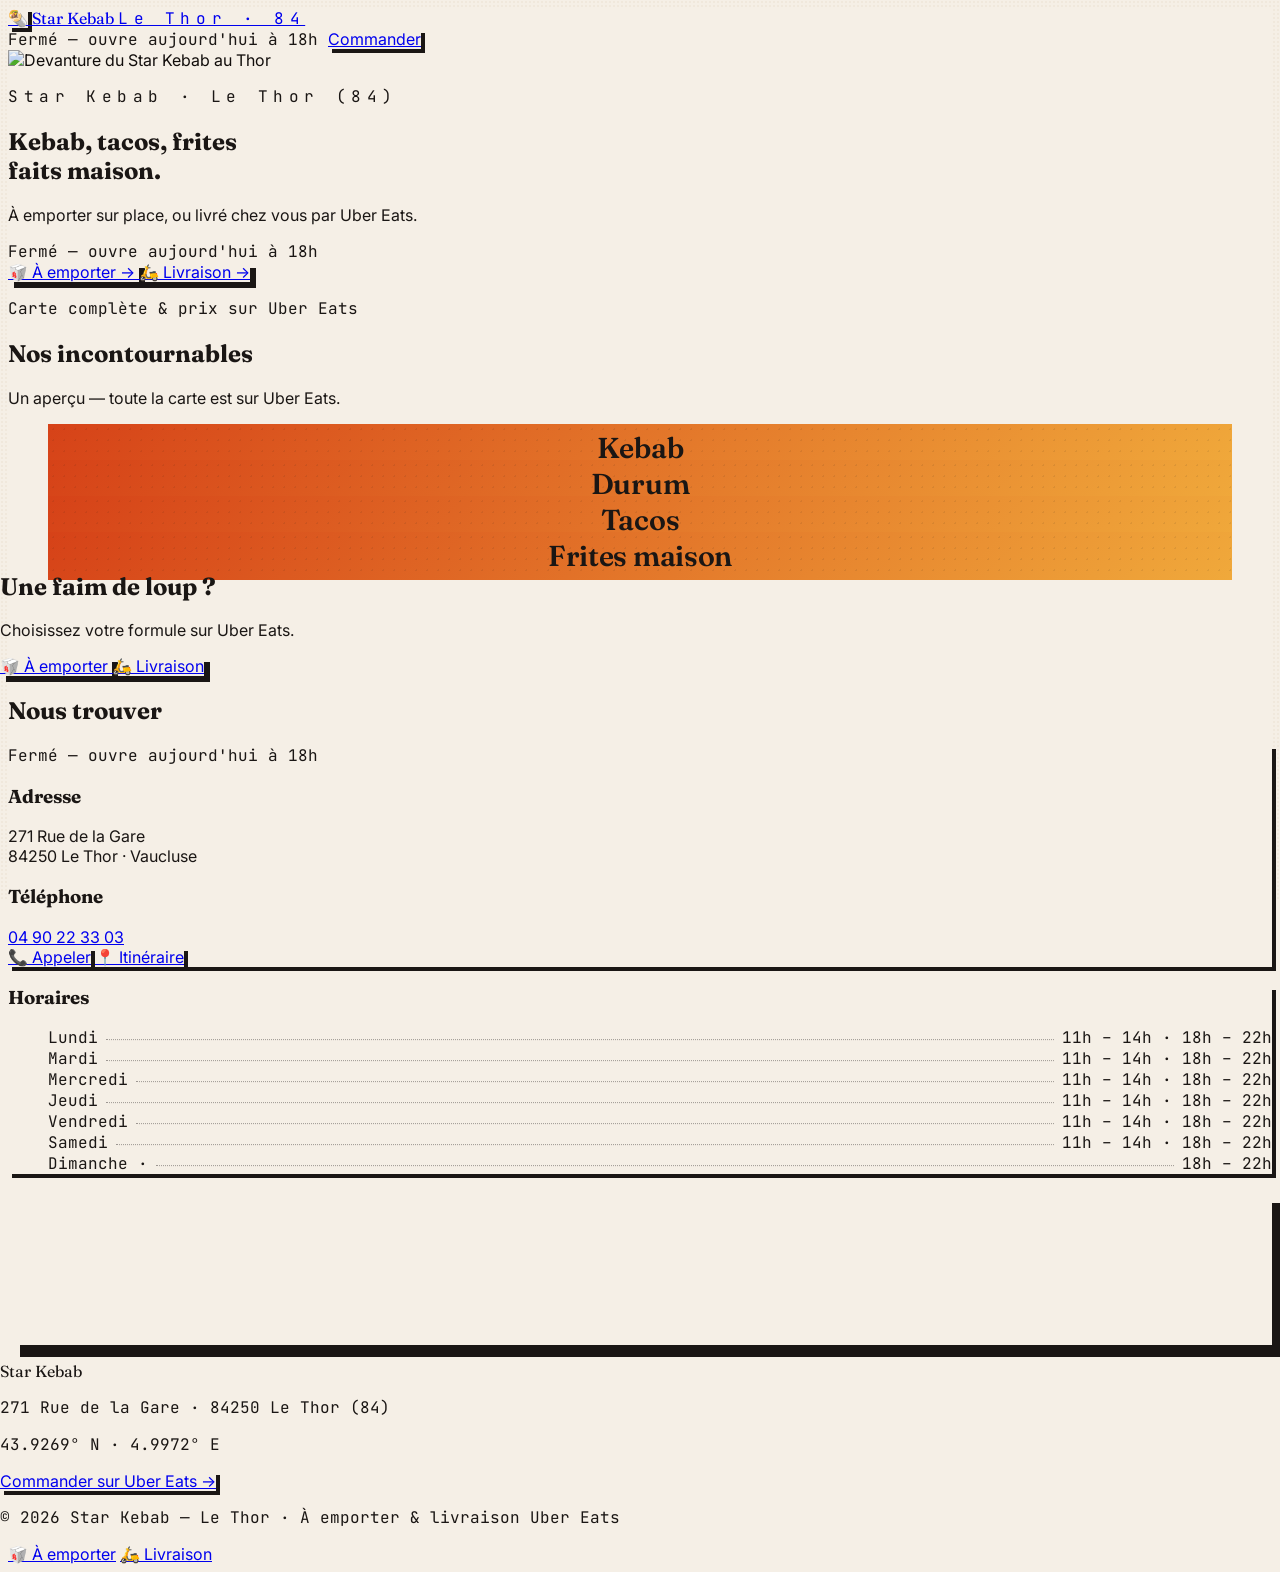
==== commit 696d5f13: "Star Kebab: photo de la devanture en hero (cadrée sur l'enseigne, style sombre) Remplace la photo d'" ====
--- a/star-kebab/index.html
+++ b/star-kebab/index.html
@@ -44,19 +44,21 @@
   <main id="haut">
 
     <!-- ================================ HERO ================================ -->
-    <section class="relative flex min-h-[88vh] items-center overflow-hidden border-b-2 border-line bg-charbon">
+    <section class="relative flex min-h-[88vh] items-end overflow-hidden border-b-2 border-line bg-charbon">
       <div data-img class="absolute inset-0">
-        <img data-fallback="doner,kebab" data-parallax="0.15"
-             src="https://images.unsplash.com/photo-1633321088355-d0f81134ca3b?auto=format&fit=crop&w=1600&q=70"
-             alt="Broche de kebab grillée" class="absolute inset-0 h-[116%] w-full object-cover" />
+        <img data-fallback="kebab,restaurant,storefront" data-parallax="0.12"
+             src="https://i.postimg.cc/wBd6D6TH/star-kebab.webp"
+             alt="Devanture du Star Kebab au Thor"
+             class="hero-photo absolute inset-0 h-[116%] w-full object-cover" style="object-position:center 30%;" />
       </div>
-      <div class="absolute inset-0 bg-gradient-to-t from-charbon via-charbon/70 to-charbon/40"></div>
+      <!-- voile haut (atténue la banderole) + voile bas (lisibilité du texte) -->
+      <div class="absolute inset-0 bg-gradient-to-b from-charbon/75 via-transparent to-transparent"></div>
+      <div class="absolute inset-0 bg-gradient-to-t from-charbon via-charbon/75 to-transparent"></div>
 
-      <div class="relative z-10 mx-auto w-full max-w-6xl px-4 py-24 text-center sm:px-6">
-        <p class="reveal font-mono text-xs uppercase tracking-mega text-safran">Le Thor · Vaucluse (84)</p>
-        <h1 class="reveal mt-4 font-display text-6xl font-700 leading-[0.9] tracking-tightest text-creme sm:text-8xl" data-delay="1">Star Kebab</h1>
-        <p class="reveal mx-auto mt-5 max-w-xl text-balance font-display text-xl italic text-creme/90 sm:text-2xl" data-delay="2">Kebab, tacos, frites — faits maison.</p>
-        <p class="reveal mx-auto mt-3 max-w-md text-pretty text-creme/75" data-delay="2">À emporter sur place, ou livré chez vous par Uber Eats.</p>
+      <div class="relative z-10 mx-auto w-full max-w-6xl px-4 pb-16 pt-28 text-center sm:px-6">
+        <p class="reveal font-mono text-xs uppercase tracking-mega text-safran">Star Kebab · Le Thor (84)</p>
+        <h1 class="reveal mt-3 font-display text-4xl font-700 leading-[0.95] tracking-tightest text-creme sm:text-6xl" data-delay="1">Kebab, tacos, frites<br /><span class="italic font-600 text-safran">faits maison.</span></h1>
+        <p class="reveal mx-auto mt-4 max-w-md text-pretty text-creme/80" data-delay="2">À emporter sur place, ou livré chez vous par Uber Eats.</p>
 
         <!-- Statut live -->
         <div class="reveal mt-7 flex justify-center" data-delay="3">
--- a/star-kebab/assets/css/styles.css
+++ b/star-kebab/assets/css/styles.css
@@ -210,6 +210,9 @@
 /* ---- Petits utilitaires -------------------------------------------- */
 .text-balance { text-wrap: balance; }
 .text-pretty { text-wrap: pretty; }
+
+/* Photo de devanture en hero : un peu plus punchy, sans excès */
+.hero-photo { filter: contrast(1.08) saturate(1.06) brightness(0.95); }
 .tracking-mega { letter-spacing: .35em; }
 .link-underline {
   background-image: linear-gradient(currentColor, currentColor);
